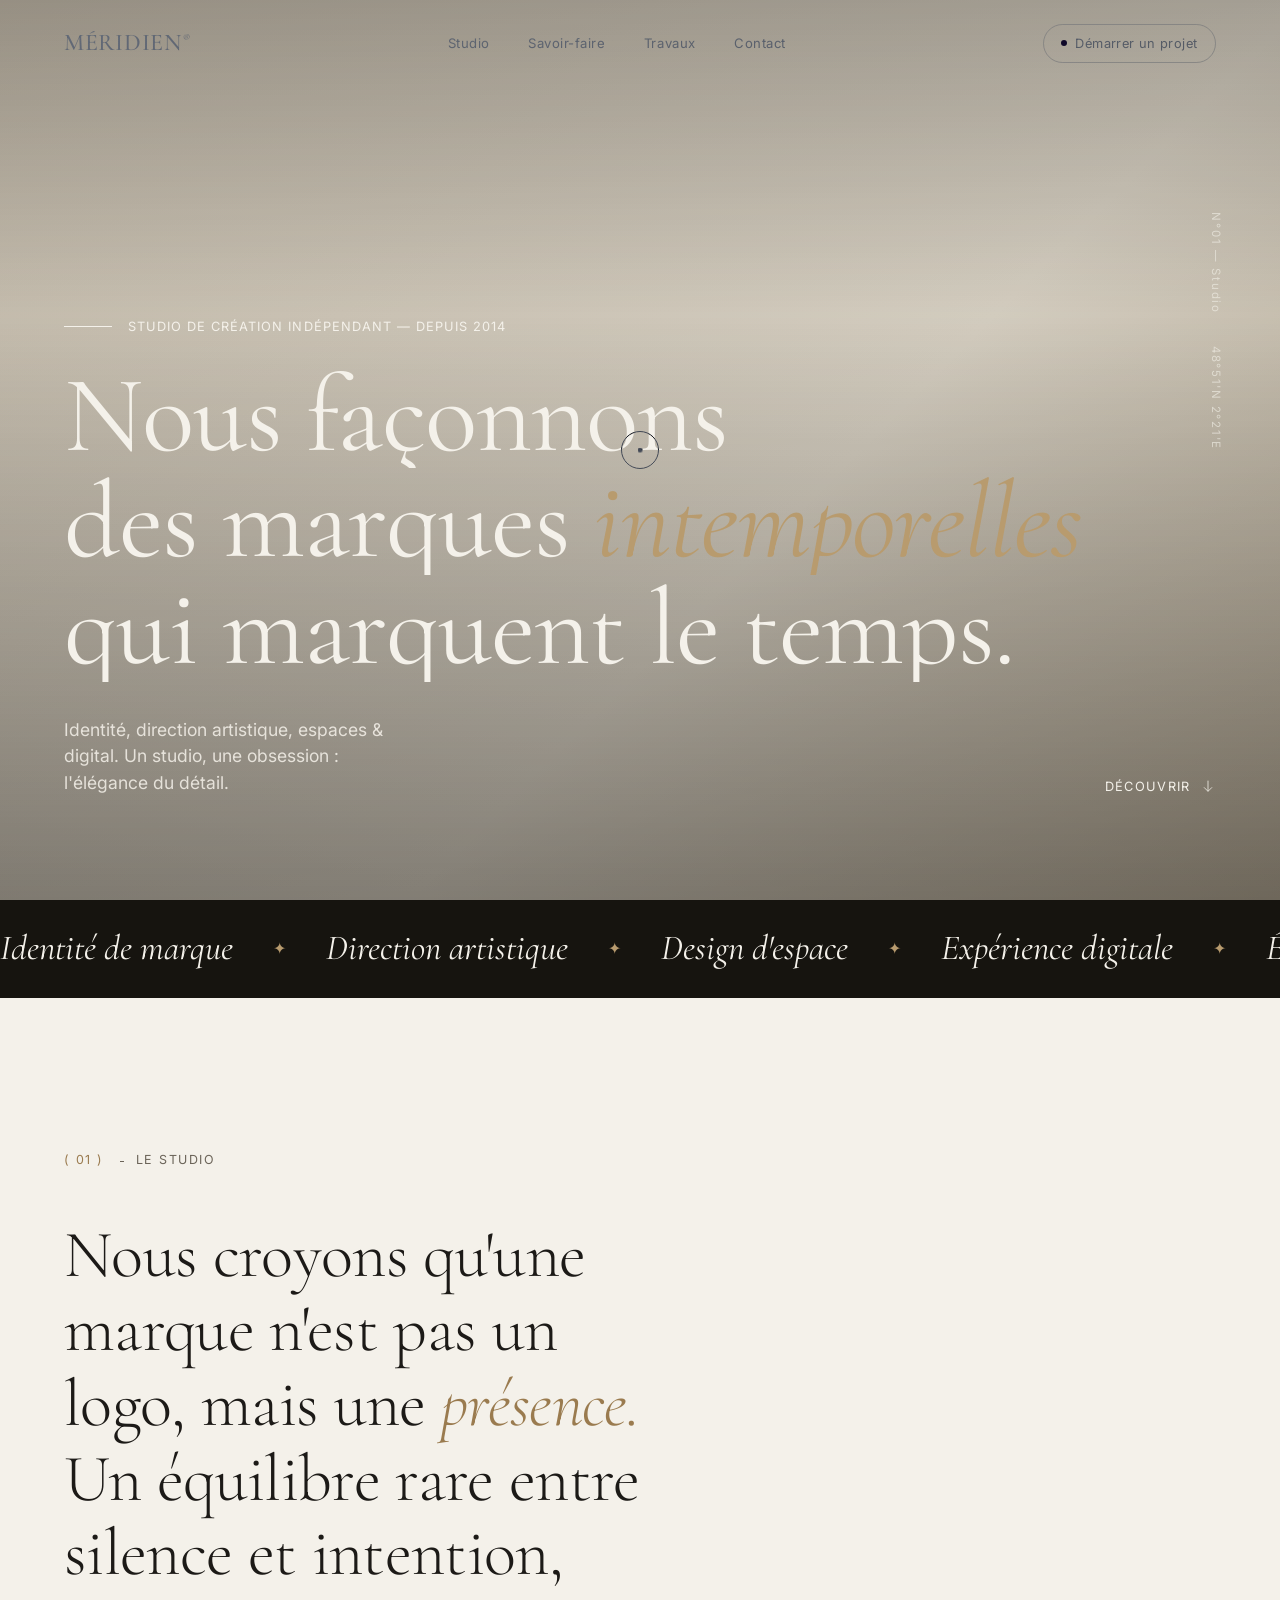
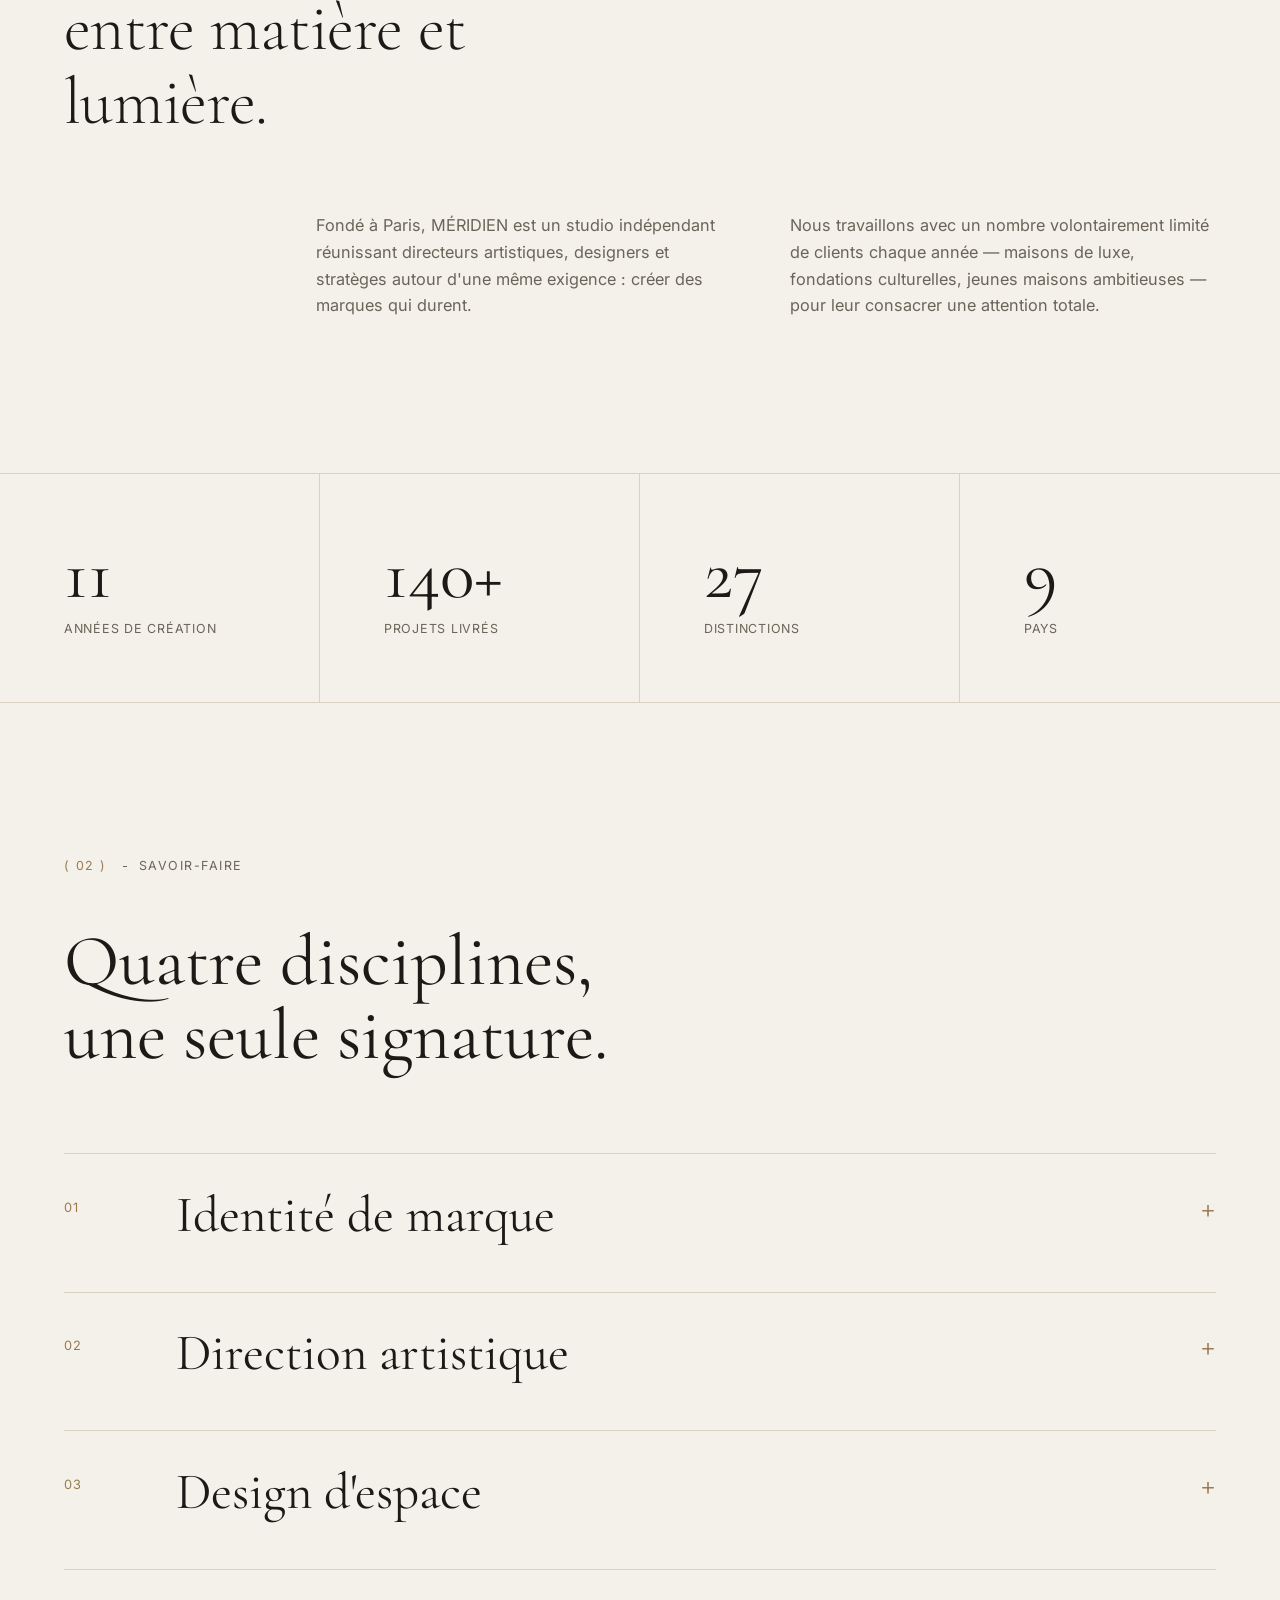
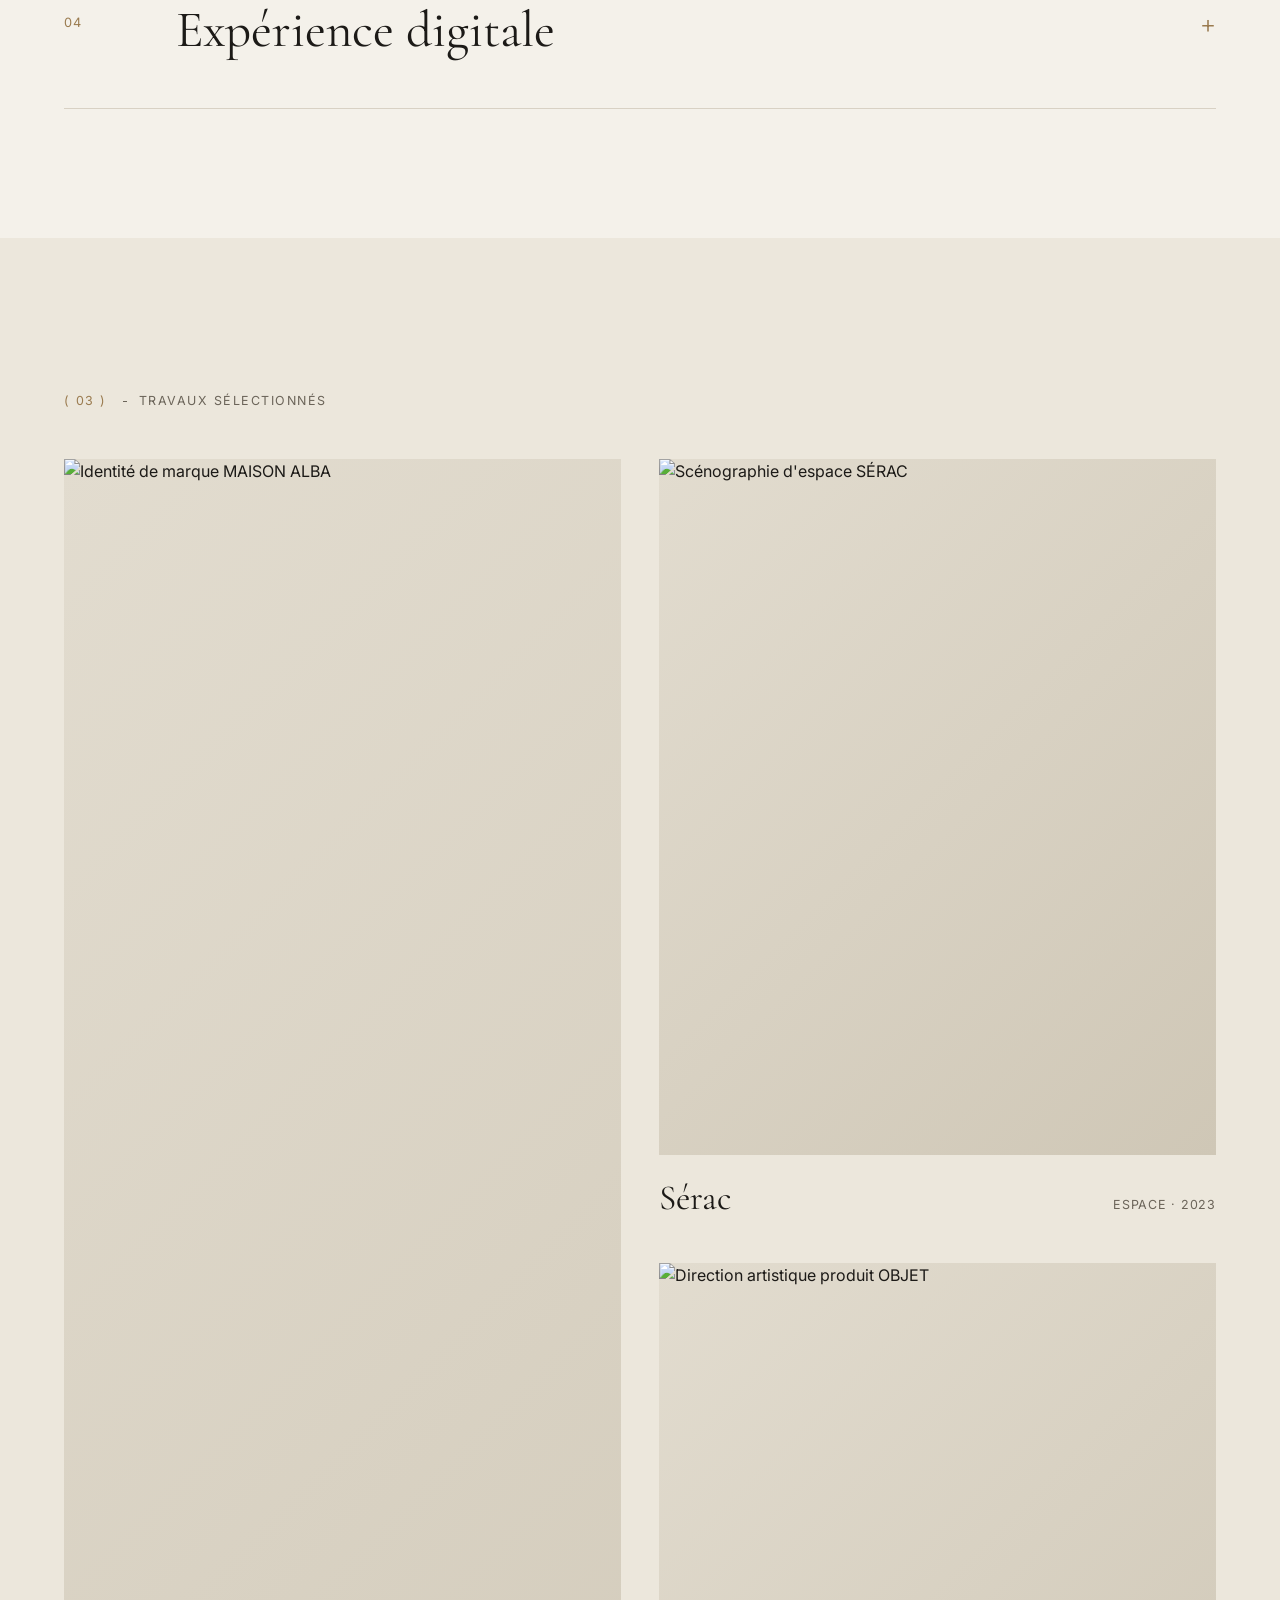
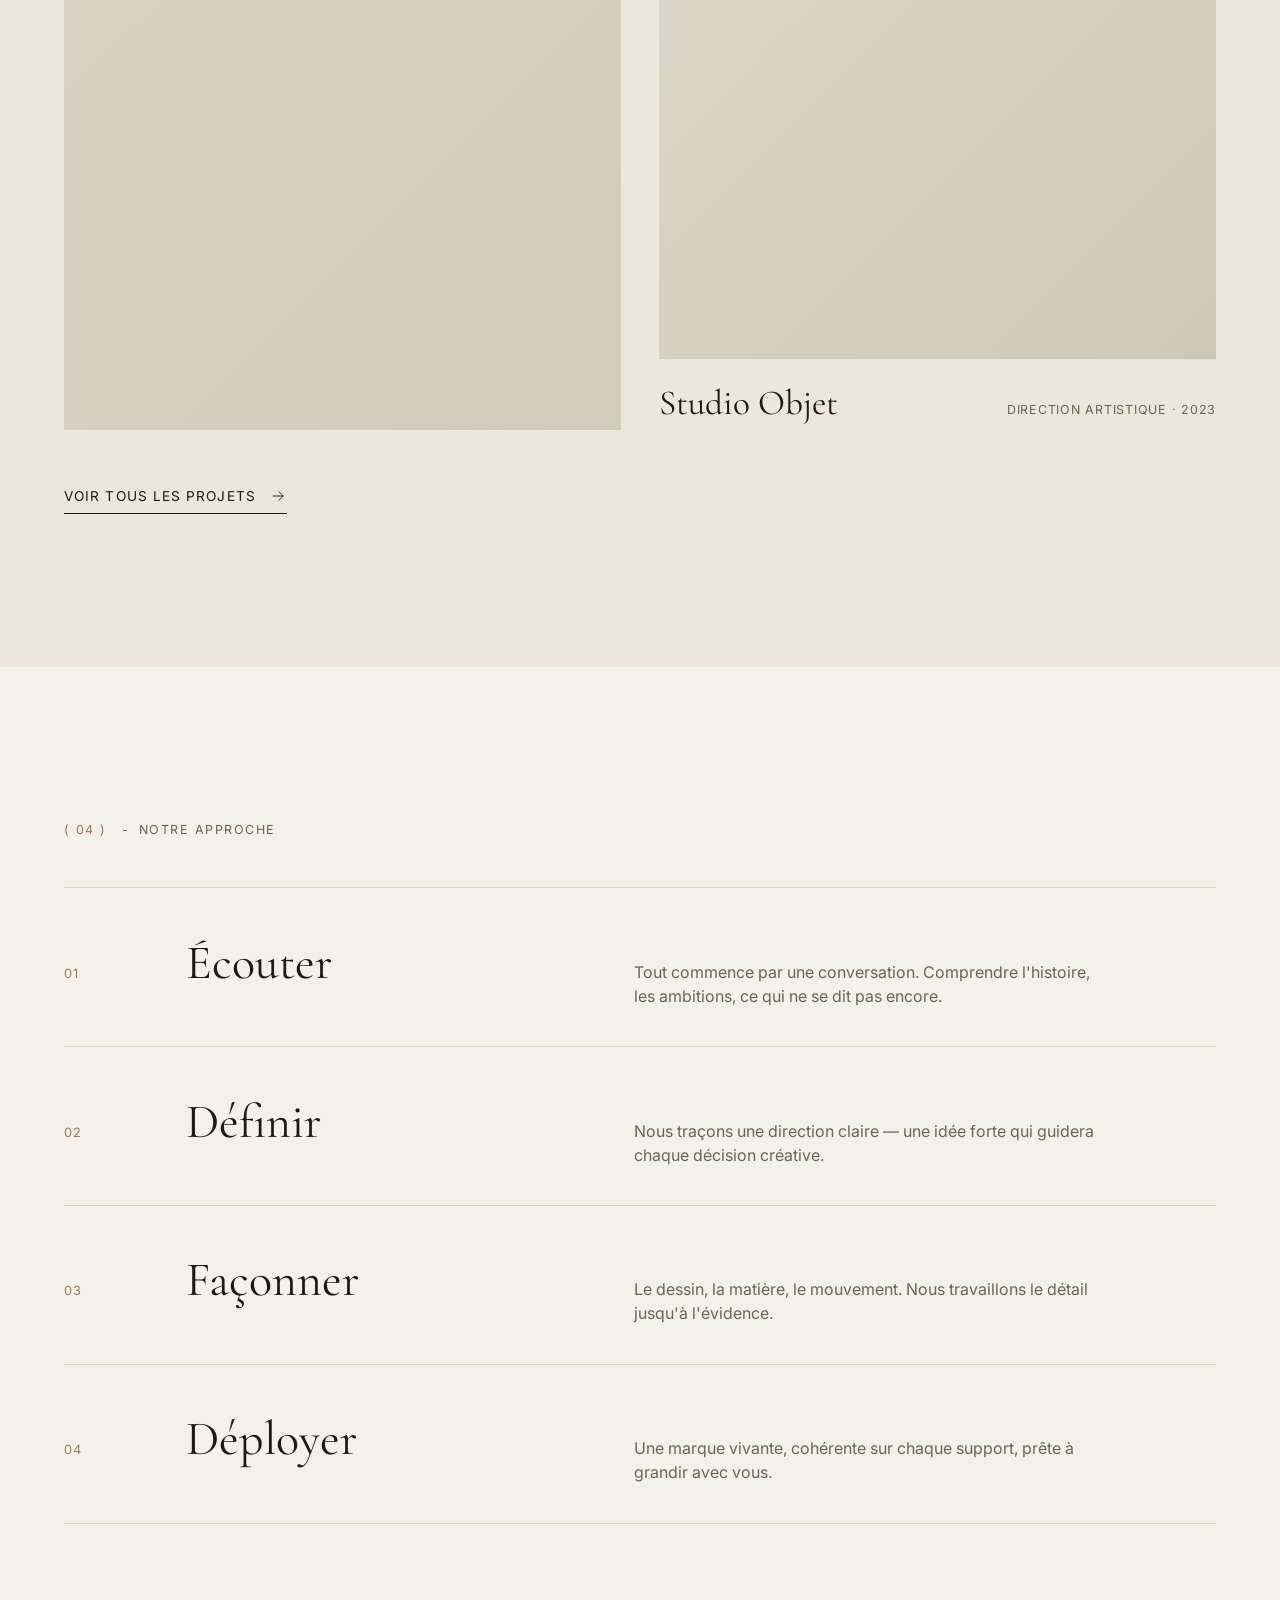
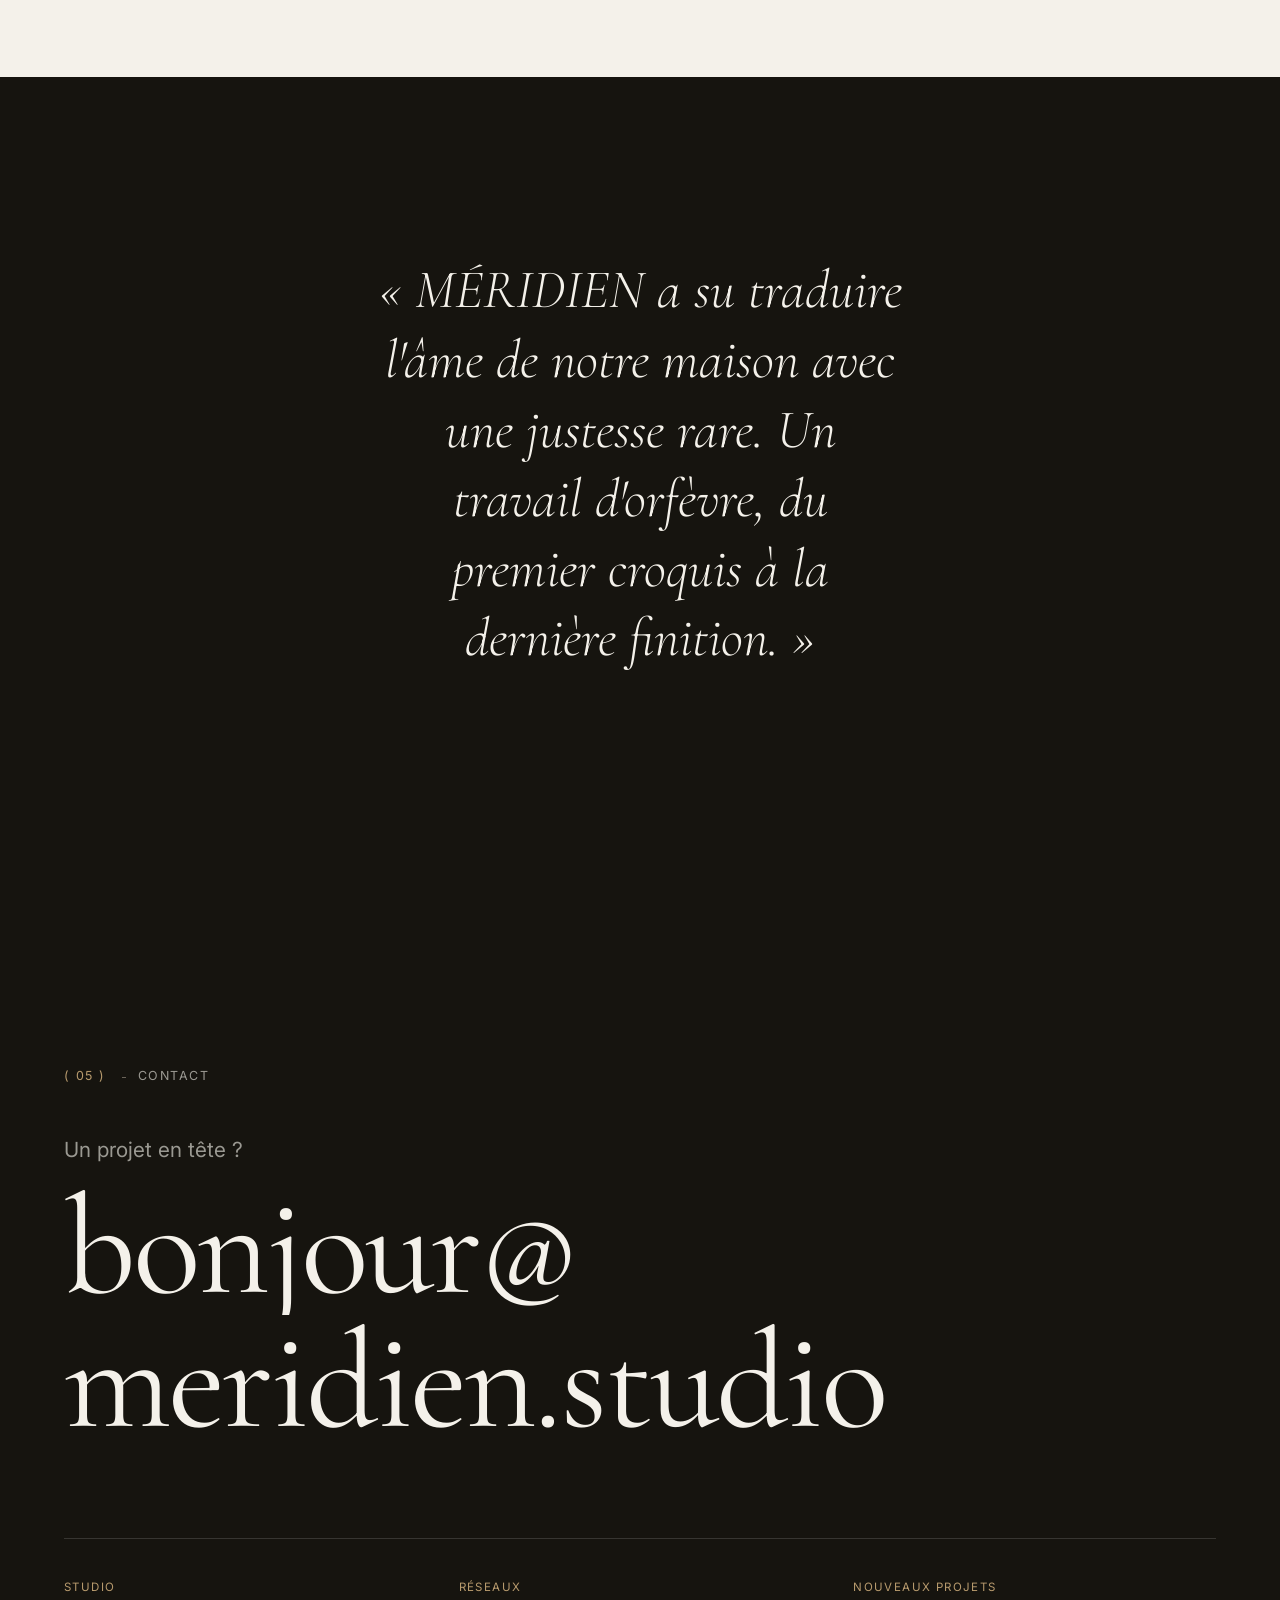
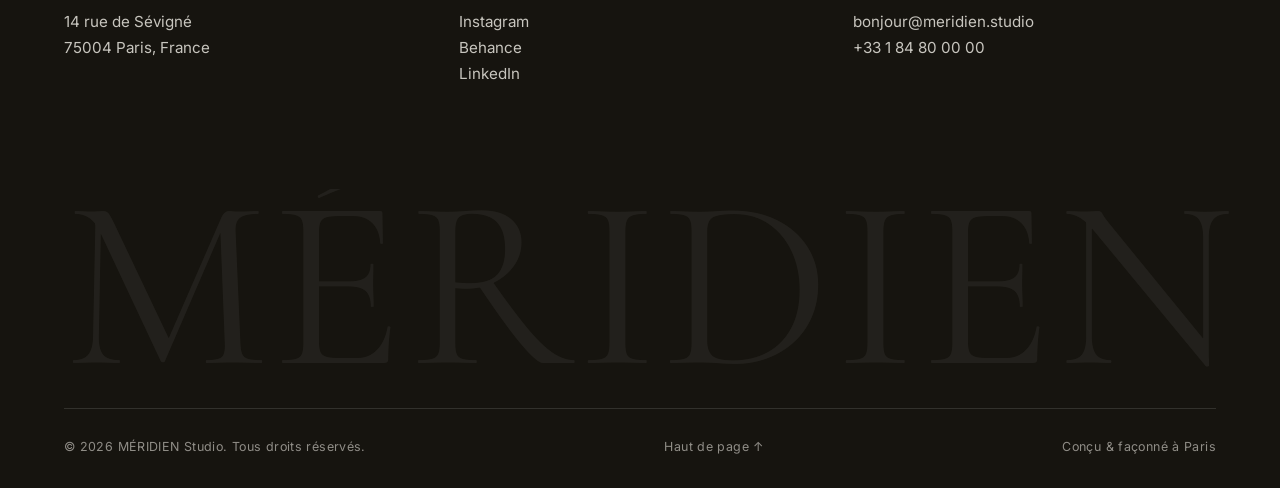
==== index.html @ ac4fd427 "Build MÉRIDIEN — luxury-minimal creative studio site Multi-file static site (HTML/CSS/JS, zero depen" ====
<!DOCTYPE html>
<html lang="fr">
<head>
  <meta charset="UTF-8" />
  <meta name="viewport" content="width=device-width, initial-scale=1.0" />
  <title>MÉRIDIEN — Studio de Création</title>
  <meta name="description" content="MÉRIDIEN — studio de création indépendant. Identité de marque, direction artistique, espaces et expériences digitales d'exception." />
  <meta name="theme-color" content="#f4f1ea" />

  <!-- Open Graph -->
  <meta property="og:title" content="MÉRIDIEN — Studio de Création" />
  <meta property="og:description" content="Identité de marque, direction artistique & expériences digitales d'exception." />
  <meta property="og:type" content="website" />
  <meta property="og:image" content="https://d8j0ntlcm91z4.cloudfront.net/user_3Fm94z9sy469giaHKzKkWXFTcsW/hf_20260629_081544_345b016b-ec9b-4dba-b9ce-48c08c9ff3be.png" />

  <link rel="preconnect" href="https://fonts.googleapis.com" />
  <link rel="preconnect" href="https://fonts.gstatic.com" crossorigin />
  <link href="https://fonts.googleapis.com/css2?family=Cormorant+Garamond:ital,wght@0,300;0,400;0,500;0,600;1,400&family=Inter:wght@300;400;500;600&display=swap" rel="stylesheet" />

  <link rel="stylesheet" href="css/styles.css" />
</head>
<body>
  <!-- Preloader -->
  <div class="preloader" id="preloader" aria-hidden="true">
    <div class="preloader__inner">
      <span class="preloader__word" data-text="MÉRIDIEN">MÉRIDIEN</span>
      <span class="preloader__count" id="preloaderCount">00</span>
    </div>
    <div class="preloader__bar"><span id="preloaderFill"></span></div>
  </div>

  <!-- Custom cursor -->
  <div class="cursor" id="cursor" aria-hidden="true"></div>
  <div class="cursor-dot" id="cursorDot" aria-hidden="true"></div>

  <!-- Progress bar -->
  <div class="scroll-progress" id="scrollProgress" aria-hidden="true"></div>

  <!-- Header / Nav -->
  <header class="nav" id="nav">
    <a href="#top" class="nav__logo" data-cursor="hover" aria-label="MÉRIDIEN, retour en haut">
      MÉRIDIEN<sup>®</sup>
    </a>
    <nav class="nav__links" aria-label="Navigation principale">
      <a href="#studio" data-cursor="hover"><span>Studio</span></a>
      <a href="#services" data-cursor="hover"><span>Savoir-faire</span></a>
      <a href="#travaux" data-cursor="hover"><span>Travaux</span></a>
      <a href="#contact" data-cursor="hover"><span>Contact</span></a>
    </nav>
    <a href="#contact" class="nav__cta" data-cursor="hover">
      <span class="nav__cta-dot"></span> Démarrer un projet
    </a>
    <button class="nav__burger" id="burger" aria-label="Ouvrir le menu" aria-expanded="false">
      <span></span><span></span>
    </button>
  </header>

  <!-- Mobile menu -->
  <div class="menu-overlay" id="menuOverlay" aria-hidden="true">
    <nav class="menu-overlay__links">
      <a href="#studio" data-cursor="hover"><span>01</span>Studio</a>
      <a href="#services" data-cursor="hover"><span>02</span>Savoir-faire</a>
      <a href="#travaux" data-cursor="hover"><span>03</span>Travaux</a>
      <a href="#approche" data-cursor="hover"><span>04</span>Approche</a>
      <a href="#contact" data-cursor="hover"><span>05</span>Contact</a>
    </nav>
    <div class="menu-overlay__foot">
      <a href="mailto:bonjour@meridien.studio">bonjour@meridien.studio</a>
      <span>Paris · Genève</span>
    </div>
  </div>

  <main id="top">
    <!-- HERO -->
    <section class="hero" id="hero">
      <div class="hero__media">
        <img src="https://d8j0ntlcm91z4.cloudfront.net/user_3Fm94z9sy469giaHKzKkWXFTcsW/hf_20260629_081544_345b016b-ec9b-4dba-b9ce-48c08c9ff3be.png" alt="Voile de soie ivoire flottant dans une galerie de béton" id="heroImg" />
        <div class="hero__media-overlay"></div>
      </div>

      <div class="hero__content">
        <p class="hero__eyebrow reveal" data-reveal>
          <span class="line"></span> Studio de création indépendant — depuis 2014
        </p>
        <h1 class="hero__title">
          <span class="hero__line"><span class="hero__line-inner">Nous façonnons</span></span>
          <span class="hero__line"><span class="hero__line-inner">des marques <em>intemporelles</em></span></span>
          <span class="hero__line"><span class="hero__line-inner">qui marquent le temps.</span></span>
        </h1>
        <div class="hero__bottom">
          <p class="hero__lede reveal" data-reveal>
            Identité, direction artistique, espaces &amp; digital.
            Un studio, une obsession&nbsp;: l'élégance du détail.
          </p>
          <a href="#travaux" class="hero__scroll" data-cursor="hover">
            <span>Découvrir</span>
            <svg viewBox="0 0 24 24" width="16" height="16" aria-hidden="true"><path d="M12 4v16M6 14l6 6 6-6" fill="none" stroke="currentColor" stroke-width="1.2"/></svg>
          </a>
        </div>
      </div>

      <div class="hero__meta">
        <span>N°01 — Studio</span>
        <span>48°51'N 2°21'E</span>
      </div>
    </section>

    <!-- MARQUEE -->
    <div class="marquee" aria-hidden="true">
      <div class="marquee__track">
        <span>Identité de marque</span><span class="marquee__star">✦</span>
        <span>Direction artistique</span><span class="marquee__star">✦</span>
        <span>Design d'espace</span><span class="marquee__star">✦</span>
        <span>Expérience digitale</span><span class="marquee__star">✦</span>
        <span>Édition &amp; Print</span><span class="marquee__star">✦</span>
        <span>Identité de marque</span><span class="marquee__star">✦</span>
        <span>Direction artistique</span><span class="marquee__star">✦</span>
        <span>Design d'espace</span><span class="marquee__star">✦</span>
        <span>Expérience digitale</span><span class="marquee__star">✦</span>
        <span>Édition &amp; Print</span><span class="marquee__star">✦</span>
      </div>
    </div>

    <!-- STUDIO / MANIFESTO -->
    <section class="studio" id="studio">
      <div class="section-head">
        <span class="section-head__index">( 01 )</span>
        <span class="section-head__label">Le Studio</span>
      </div>
      <p class="studio__statement">
        <span data-reveal-word>Nous</span> <span data-reveal-word>croyons</span>
        <span data-reveal-word>qu'une</span> <span data-reveal-word>marque</span>
        <span data-reveal-word>n'est</span> <span data-reveal-word>pas</span>
        <span data-reveal-word>un</span> <span data-reveal-word>logo,</span>
        <span data-reveal-word>mais</span> <span data-reveal-word>une</span>
        <span data-reveal-word><em>présence.</em></span>
        <span data-reveal-word>Un</span> <span data-reveal-word>équilibre</span>
        <span data-reveal-word>rare</span> <span data-reveal-word>entre</span>
        <span data-reveal-word>silence</span> <span data-reveal-word>et</span>
        <span data-reveal-word>intention,</span> <span data-reveal-word>entre</span>
        <span data-reveal-word>matière</span> <span data-reveal-word>et</span>
        <span data-reveal-word>lumière.</span>
      </p>
      <div class="studio__grid">
        <div class="studio__col reveal" data-reveal>
          <p>Fondé à Paris, MÉRIDIEN est un studio indépendant réunissant directeurs artistiques, designers et stratèges autour d'une même exigence&nbsp;: créer des marques qui durent.</p>
        </div>
        <div class="studio__col reveal" data-reveal>
          <p>Nous travaillons avec un nombre volontairement limité de clients chaque année — maisons de luxe, fondations culturelles, jeunes maisons ambitieuses — pour leur consacrer une attention totale.</p>
        </div>
      </div>
    </section>

    <!-- STATS -->
    <section class="stats" aria-label="Quelques chiffres">
      <div class="stats__item reveal" data-reveal>
        <span class="stats__num" data-count="11">0</span>
        <span class="stats__label">années de création</span>
      </div>
      <div class="stats__item reveal" data-reveal>
        <span class="stats__num" data-count="140" data-suffix="+">0</span>
        <span class="stats__label">projets livrés</span>
      </div>
      <div class="stats__item reveal" data-reveal>
        <span class="stats__num" data-count="27">0</span>
        <span class="stats__label">distinctions</span>
      </div>
      <div class="stats__item reveal" data-reveal>
        <span class="stats__num" data-count="9">0</span>
        <span class="stats__label">pays</span>
      </div>
    </section>

    <!-- SERVICES -->
    <section class="services" id="services">
      <div class="section-head">
        <span class="section-head__index">( 02 )</span>
        <span class="section-head__label">Savoir-faire</span>
      </div>
      <h2 class="services__title reveal" data-reveal>Quatre disciplines,<br/>une seule signature.</h2>

      <ul class="services__list">
        <li class="service" data-reveal>
          <span class="service__num">01</span>
          <h3 class="service__name" data-cursor="hover">Identité de marque</h3>
          <p class="service__desc">Plateforme de marque, naming, logotype, système visuel et charte. Une fondation cohérente, pensée pour durer.</p>
          <span class="service__plus">+</span>
        </li>
        <li class="service" data-reveal>
          <span class="service__num">02</span>
          <h3 class="service__name" data-cursor="hover">Direction artistique</h3>
          <p class="service__desc">Photographie, campagnes, univers visuels et éditoriaux. Nous donnons un ton, un regard, une atmosphère.</p>
          <span class="service__plus">+</span>
        </li>
        <li class="service" data-reveal>
          <span class="service__num">03</span>
          <h3 class="service__name" data-cursor="hover">Design d'espace</h3>
          <p class="service__desc">Scénographie, retail, stands et lieux. Une marque qui se vit autant qu'elle se regarde.</p>
          <span class="service__plus">+</span>
        </li>
        <li class="service" data-reveal>
          <span class="service__num">04</span>
          <h3 class="service__name" data-cursor="hover">Expérience digitale</h3>
          <p class="service__desc">Sites, interfaces et produits numériques. Le geste juste, l'interaction sobre, la performance invisible.</p>
          <span class="service__plus">+</span>
        </li>
      </ul>
    </section>

    <!-- WORK -->
    <section class="work" id="travaux">
      <div class="section-head">
        <span class="section-head__index">( 03 )</span>
        <span class="section-head__label">Travaux sélectionnés</span>
      </div>

      <div class="work__grid">
        <article class="work__item work__item--tall" data-reveal data-cursor="view">
          <div class="work__img"><img src="https://d8j0ntlcm91z4.cloudfront.net/user_3Fm94z9sy469giaHKzKkWXFTcsW/hf_20260629_081550_c9421441-8a69-4a58-a628-3ae98f8f8be5.png" alt="Identité de marque MAISON ALBA" loading="lazy" /></div>
          <div class="work__info">
            <h3>Maison Alba</h3>
            <span>Identité · 2024</span>
          </div>
        </article>
        <article class="work__item" data-reveal data-cursor="view">
          <div class="work__img"><img src="https://d8j0ntlcm91z4.cloudfront.net/user_3Fm94z9sy469giaHKzKkWXFTcsW/hf_20260629_081554_bffabdd1-14fd-424f-a5e5-061ed1dbb95b.png" alt="Scénographie d'espace SÉRAC" loading="lazy" /></div>
          <div class="work__info">
            <h3>Sérac</h3>
            <span>Espace · 2023</span>
          </div>
        </article>
        <article class="work__item" data-reveal data-cursor="view">
          <div class="work__img"><img src="https://d8j0ntlcm91z4.cloudfront.net/user_3Fm94z9sy469giaHKzKkWXFTcsW/hf_20260629_081556_fb63d16e-383b-40e5-9a26-175d54335a65.png" alt="Direction artistique produit OBJET" loading="lazy" /></div>
          <div class="work__info">
            <h3>Studio Objet</h3>
            <span>Direction artistique · 2023</span>
          </div>
        </article>
      </div>

      <a href="#contact" class="work__more" data-cursor="hover">
        <span>Voir tous les projets</span>
        <svg viewBox="0 0 24 24" width="18" height="18" aria-hidden="true"><path d="M5 12h14M13 6l6 6-6 6" fill="none" stroke="currentColor" stroke-width="1.2"/></svg>
      </a>
    </section>

    <!-- APPROACH -->
    <section class="approach" id="approche">
      <div class="section-head">
        <span class="section-head__index">( 04 )</span>
        <span class="section-head__label">Notre approche</span>
      </div>
      <div class="approach__rows">
        <div class="approach__row" data-reveal>
          <span class="approach__step">01</span>
          <h3 class="approach__name">Écouter</h3>
          <p class="approach__text">Tout commence par une conversation. Comprendre l'histoire, les ambitions, ce qui ne se dit pas encore.</p>
        </div>
        <div class="approach__row" data-reveal>
          <span class="approach__step">02</span>
          <h3 class="approach__name">Définir</h3>
          <p class="approach__text">Nous traçons une direction claire — une idée forte qui guidera chaque décision créative.</p>
        </div>
        <div class="approach__row" data-reveal>
          <span class="approach__step">03</span>
          <h3 class="approach__name">Façonner</h3>
          <p class="approach__text">Le dessin, la matière, le mouvement. Nous travaillons le détail jusqu'à l'évidence.</p>
        </div>
        <div class="approach__row" data-reveal>
          <span class="approach__step">04</span>
          <h3 class="approach__name">Déployer</h3>
          <p class="approach__text">Une marque vivante, cohérente sur chaque support, prête à grandir avec vous.</p>
        </div>
      </div>
    </section>

    <!-- QUOTE -->
    <section class="quote">
      <blockquote class="quote__text" data-reveal>
        « MÉRIDIEN a su traduire l'âme de notre maison avec une justesse rare.
        Un travail d'orfèvre, du premier croquis à la dernière finition. »
      </blockquote>
      <p class="quote__author reveal" data-reveal>
        <span>Élise Vandermeer</span> — Directrice générale, Maison Alba
      </p>
    </section>

    <!-- CONTACT / CTA -->
    <section class="contact" id="contact">
      <div class="section-head section-head--light">
        <span class="section-head__index">( 05 )</span>
        <span class="section-head__label">Contact</span>
      </div>
      <p class="contact__pre reveal" data-reveal>Un projet en tête&nbsp;?</p>
      <a href="mailto:bonjour@meridien.studio" class="contact__mail" data-cursor="hover">
        <span class="contact__mail-line">bonjour@</span>
        <span class="contact__mail-line">meridien.studio</span>
      </a>
      <div class="contact__grid">
        <div class="contact__col reveal" data-reveal>
          <span class="contact__label">Studio</span>
          <p>14 rue de Sévigné<br/>75004 Paris, France</p>
        </div>
        <div class="contact__col reveal" data-reveal>
          <span class="contact__label">Réseaux</span>
          <p>
            <a href="#" data-cursor="hover">Instagram</a><br/>
            <a href="#" data-cursor="hover">Behance</a><br/>
            <a href="#" data-cursor="hover">LinkedIn</a>
          </p>
        </div>
        <div class="contact__col reveal" data-reveal>
          <span class="contact__label">Nouveaux projets</span>
          <p><a href="mailto:bonjour@meridien.studio" data-cursor="hover">bonjour@meridien.studio</a><br/>+33 1 84 80 00 00</p>
        </div>
      </div>
    </section>
  </main>

  <footer class="footer">
    <div class="footer__big" aria-hidden="true">MÉRIDIEN</div>
    <div class="footer__bar">
      <span>© 2026 MÉRIDIEN Studio. Tous droits réservés.</span>
      <button class="footer__top" id="backTop" data-cursor="hover">Haut de page ↑</button>
      <span>Conçu &amp; façonné à Paris</span>
    </div>
  </footer>

  <script src="js/main.js"></script>
</body>
</html>
---- css/styles.css ----
/* =========================================================
   MÉRIDIEN — Studio de Création
   Clean luxury-minimal stylesheet
   ========================================================= */

:root {
  --bg:        #f4f1ea;   /* warm bone */
  --bg-soft:   #ece7dc;
  --ink:       #1c1a17;   /* near-black warm */
  --ink-soft:  #6b6459;
  --line:      #d8d1c4;
  --accent:    #9a7b4f;   /* champagne / bronze */
  --accent-2:  #b89b6e;
  --dark:      #16140f;   /* contrast section */
  --cream:     #f4f1ea;

  --serif: "Cormorant Garamond", Georgia, serif;
  --sans:  "Inter", system-ui, -apple-system, sans-serif;

  --ease: cubic-bezier(0.16, 1, 0.3, 1);
  --ease-2: cubic-bezier(0.7, 0, 0.2, 1);

  --pad: clamp(1.4rem, 5vw, 6rem);
}

/* ---------- Reset ---------- */
*, *::before, *::after { box-sizing: border-box; margin: 0; padding: 0; }
html { -webkit-font-smoothing: antialiased; text-rendering: optimizeLegibility; scroll-behavior: smooth; }
body {
  background: var(--bg);
  color: var(--ink);
  font-family: var(--sans);
  font-weight: 400;
  line-height: 1.5;
  overflow-x: hidden;
  cursor: none;
}
@media (hover: none) { body { cursor: auto; } }

a { color: inherit; text-decoration: none; }
img { display: block; width: 100%; height: 100%; object-fit: cover; }
sup { font-size: 0.4em; vertical-align: super; }
em { font-style: italic; }
::selection { background: var(--accent); color: var(--cream); }

/* ---------- Preloader ---------- */
.preloader {
  position: fixed; inset: 0; z-index: 9999;
  background: var(--bg);
  display: flex; flex-direction: column; align-items: center; justify-content: center; gap: 2rem;
  transition: transform 1s var(--ease) .2s;
}
.preloader.is-done { transform: translateY(-101%); }
.preloader__inner {
  display: flex; align-items: baseline; gap: 1rem;
  font-family: var(--serif);
}
.preloader__word {
  font-size: clamp(2.4rem, 8vw, 5rem); font-weight: 500; letter-spacing: .04em;
  position: relative; color: var(--line);
}
.preloader__word::after {
  content: attr(data-text); position: absolute; left: 0; top: 0;
  color: var(--ink); overflow: hidden; white-space: nowrap;
  width: 0; animation: fillword 1.6s var(--ease) forwards;
}
@keyframes fillword { to { width: 100%; } }
.preloader__count { font-size: 1rem; color: var(--ink-soft); font-family: var(--sans); }
.preloader__bar { width: min(220px, 60vw); height: 1px; background: var(--line); overflow: hidden; }
.preloader__bar span { display: block; height: 100%; width: 0; background: var(--ink); }

/* ---------- Custom cursor ---------- */
.cursor, .cursor-dot { position: fixed; top: 0; left: 0; pointer-events: none; z-index: 9000; border-radius: 50%; }
.cursor {
  width: 38px; height: 38px; border: 1px solid var(--ink);
  transform: translate(-50%, -50%);
  transition: width .35s var(--ease), height .35s var(--ease), background .35s var(--ease), border-color .35s var(--ease), opacity .3s;
  mix-blend-mode: difference; border-color: #fff;
}
.cursor-dot { width: 5px; height: 5px; background: var(--ink); transform: translate(-50%, -50%); transition: opacity .3s, transform .2s; mix-blend-mode: difference; background: #fff; }
.cursor.is-hover { width: 70px; height: 70px; background: rgba(255,255,255,.08); }
.cursor.is-view { width: 96px; height: 96px; background: var(--accent); border-color: transparent; mix-blend-mode: normal; }
.cursor.is-view::after { content: "Voir"; color: var(--cream); font-size: .7rem; letter-spacing: .15em; text-transform: uppercase; font-family: var(--sans); }
.cursor.is-hover ~ .cursor-dot, .cursor.is-view ~ .cursor-dot { opacity: 0; }
@media (hover: none) { .cursor, .cursor-dot { display: none; } }

/* ---------- Scroll progress ---------- */
.scroll-progress { position: fixed; top: 0; left: 0; height: 2px; width: 0; background: var(--accent); z-index: 8000; }

/* ---------- Nav ---------- */
.nav {
  position: fixed; top: 0; left: 0; right: 0; z-index: 1000;
  display: flex; align-items: center; justify-content: space-between;
  padding: 1.5rem var(--pad);
  mix-blend-mode: difference; color: #fff;
  transition: transform .5s var(--ease), padding .5s var(--ease);
}
.nav.is-hidden { transform: translateY(-110%); }
.nav.is-solid { padding-top: 1rem; padding-bottom: 1rem; }
.nav__logo { font-family: var(--serif); font-size: 1.5rem; font-weight: 500; letter-spacing: .03em; }
.nav__links { display: flex; gap: 2.4rem; }
.nav__links a { position: relative; font-size: .82rem; letter-spacing: .04em; overflow: hidden; display: inline-block; }
.nav__links a span { display: inline-block; transition: transform .45s var(--ease); }
.nav__links a::after {
  content: attr(data-text); position: absolute; left: 0; top: 100%;
}
.nav__links a:hover span { transform: translateY(-130%); }
.nav__links a::before {
  content: ""; position: absolute; bottom: 0; left: 0; width: 100%; height: 1px;
  background: currentColor; transform: scaleX(0); transform-origin: right; transition: transform .4s var(--ease);
}
.nav__links a:hover::before { transform: scaleX(1); transform-origin: left; }
.nav__cta {
  display: inline-flex; align-items: center; gap: .5rem;
  font-size: .8rem; letter-spacing: .03em; padding: .55rem 1.1rem;
  border: 1px solid rgba(255,255,255,.4); border-radius: 40px;
  transition: background .4s var(--ease), color .4s var(--ease);
}
.nav__cta-dot { width: 6px; height: 6px; border-radius: 50%; background: var(--accent-2); animation: pulse 2s infinite; }
@keyframes pulse { 0%,100% { opacity: 1; } 50% { opacity: .3; } }
.nav__cta:hover { background: #fff; color: var(--ink); }
.nav__burger { display: none; background: none; border: none; flex-direction: column; gap: 6px; cursor: none; padding: 8px; }
.nav__burger span { display: block; width: 26px; height: 1.5px; background: #fff; transition: transform .4s var(--ease), opacity .3s; }
.nav__burger.is-open span:nth-child(1) { transform: translateY(3.7px) rotate(45deg); }
.nav__burger.is-open span:nth-child(2) { transform: translateY(-3.7px) rotate(-45deg); }

/* ---------- Mobile menu ---------- */
.menu-overlay {
  position: fixed; inset: 0; z-index: 999; background: var(--dark); color: var(--cream);
  padding: 7rem var(--pad) 3rem; display: flex; flex-direction: column; justify-content: space-between;
  clip-path: inset(0 0 100% 0); transition: clip-path .8s var(--ease); pointer-events: none;
}
.menu-overlay.is-open { clip-path: inset(0 0 0 0); pointer-events: auto; }
.menu-overlay__links { display: flex; flex-direction: column; gap: .4rem; }
.menu-overlay__links a {
  font-family: var(--serif); font-size: clamp(2.4rem, 11vw, 4.5rem); font-weight: 400;
  display: flex; align-items: baseline; gap: 1rem; padding: .3rem 0; border-bottom: 1px solid rgba(255,255,255,.12);
}
.menu-overlay__links a span { font-family: var(--sans); font-size: .8rem; color: var(--accent-2); }
.menu-overlay__foot { display: flex; justify-content: space-between; font-size: .85rem; color: rgba(255,255,255,.6); }

/* ---------- HERO ---------- */
.hero { position: relative; min-height: 100svh; display: flex; flex-direction: column; justify-content: flex-end; padding: var(--pad); overflow: hidden; }
.hero__media { position: absolute; inset: 0; z-index: -1; background: linear-gradient(135deg, #c9c0b0, #ddd6c8 60%, #b8ad99); }
.hero__media img { transform: scale(1.12); will-change: transform; }
.hero__media-overlay {
  position: absolute; inset: 0;
  background: linear-gradient(180deg, rgba(20,18,15,.28) 0%, rgba(20,18,15,.05) 35%, rgba(20,18,15,.45) 100%);
}
.hero__content { color: var(--cream); padding-bottom: 2.5rem; }
.hero__eyebrow { display: flex; align-items: center; gap: 1rem; font-size: .8rem; letter-spacing: .08em; text-transform: uppercase; margin-bottom: 1.6rem; }
.hero__eyebrow .line { width: 48px; height: 1px; background: currentColor; display: inline-block; }
.hero__title { font-family: var(--serif); font-weight: 400; line-height: .98; font-size: clamp(2.6rem, 8.5vw, 8rem); letter-spacing: -.01em; }
.hero__line { display: block; overflow: hidden; }
.hero__line-inner { display: block; transform: translateY(110%); }
.hero__title em { font-style: italic; color: var(--accent-2); }
.hero__bottom { display: flex; align-items: flex-end; justify-content: space-between; gap: 2rem; margin-top: 2.2rem; flex-wrap: wrap; }
.hero__lede { max-width: 30ch; font-size: clamp(.95rem, 1.4vw, 1.1rem); color: rgba(244,241,234,.85); }
.hero__scroll { display: inline-flex; align-items: center; gap: .6rem; font-size: .8rem; letter-spacing: .1em; text-transform: uppercase; }
.hero__scroll svg { animation: bob 2s var(--ease) infinite; }
@keyframes bob { 0%,100% { transform: translateY(0); } 50% { transform: translateY(5px); } }
.hero__meta { position: absolute; top: 50%; right: var(--pad); transform: translateY(-50%) rotate(90deg); transform-origin: right center; display: flex; gap: 2rem; color: rgba(244,241,234,.6); font-size: .72rem; letter-spacing: .15em; }
@media (max-width: 900px) { .hero__meta { display: none; } }

/* ---------- Marquee ---------- */
.marquee { background: var(--dark); color: var(--cream); padding: 1.4rem 0; overflow: hidden; white-space: nowrap; }
.marquee__track { display: inline-flex; align-items: center; gap: 2.5rem; animation: scroll 28s linear infinite; }
.marquee__track span { font-family: var(--serif); font-size: clamp(1.4rem, 3vw, 2.2rem); font-style: italic; }
.marquee__star { color: var(--accent-2); font-style: normal !important; font-size: 1rem !important; }
@keyframes scroll { to { transform: translateX(-50%); } }

/* ---------- Section head ---------- */
.section-head { display: flex; align-items: center; gap: 1rem; margin-bottom: 3rem; font-size: .78rem; letter-spacing: .12em; text-transform: uppercase; color: var(--ink-soft); }
.section-head__index { color: var(--accent); }
.section-head__label { position: relative; padding-left: 1rem; }
.section-head__label::before { content: ""; position: absolute; left: 0; top: 50%; width: 4px; height: 1px; background: var(--ink-soft); }
.section-head--light { color: rgba(244,241,234,.6); }
.section-head--light .section-head__index { color: var(--accent-2); }

/* ---------- STUDIO ---------- */
.studio { padding: clamp(5rem, 12vw, 11rem) var(--pad); }
.studio__statement { font-family: var(--serif); font-weight: 300; font-size: clamp(1.8rem, 5.2vw, 4.6rem); line-height: 1.12; letter-spacing: -.01em; max-width: 18ch; }
.studio__statement em { color: var(--accent); }
.studio__statement [data-reveal-word] { display: inline-block; opacity: .12; transition: opacity .5s var(--ease); }
.studio__statement [data-reveal-word].is-lit { opacity: 1; }
.studio__grid { display: grid; grid-template-columns: repeat(2, 1fr); gap: 3rem; margin-top: 4.5rem; max-width: 900px; margin-left: auto; }
.studio__col p { font-size: 1.02rem; color: var(--ink-soft); line-height: 1.65; }
@media (max-width: 720px) { .studio__grid { grid-template-columns: 1fr; gap: 1.6rem; } }

/* ---------- STATS ---------- */
.stats { display: grid; grid-template-columns: repeat(4, 1fr); border-top: 1px solid var(--line); border-bottom: 1px solid var(--line); }
.stats__item { padding: clamp(2.5rem, 5vw, 4rem) var(--pad); border-right: 1px solid var(--line); display: flex; flex-direction: column; gap: .6rem; }
.stats__item:last-child { border-right: none; }
.stats__num { font-family: var(--serif); font-size: clamp(2.6rem, 6vw, 4.5rem); font-weight: 400; line-height: 1; color: var(--ink); }
.stats__label { font-size: .78rem; letter-spacing: .06em; text-transform: uppercase; color: var(--ink-soft); }
@media (max-width: 760px) { .stats { grid-template-columns: repeat(2, 1fr); }
  .stats__item:nth-child(2) { border-right: none; }
  .stats__item:nth-child(1), .stats__item:nth-child(2) { border-bottom: 1px solid var(--line); } }

/* ---------- SERVICES ---------- */
.services { padding: clamp(5rem, 12vw, 11rem) var(--pad); }
.services__title { font-family: var(--serif); font-weight: 400; font-size: clamp(2rem, 6vw, 4.5rem); line-height: 1.04; margin-bottom: 3.5rem; }
.services__list { list-style: none; }
.service {
  position: relative; display: grid; grid-template-columns: 80px 1fr; align-items: start;
  gap: 1rem 2rem; padding: 2.2rem 0; border-top: 1px solid var(--line);
  transition: padding .5s var(--ease);
}
.service:last-child { border-bottom: 1px solid var(--line); }
.service__num { font-size: .8rem; color: var(--accent); letter-spacing: .1em; padding-top: .5rem; }
.service__name { font-family: var(--serif); font-weight: 400; font-size: clamp(1.8rem, 4.5vw, 3.2rem); line-height: 1; transition: transform .5s var(--ease), color .4s var(--ease); }
.service__desc { grid-column: 2; max-width: 46ch; color: var(--ink-soft); font-size: 1rem; max-height: 0; opacity: 0; overflow: hidden; transition: max-height .6s var(--ease), opacity .5s var(--ease), margin .5s var(--ease); }
.service__plus { position: absolute; right: 0; top: 2.2rem; font-size: 1.6rem; font-weight: 300; color: var(--accent); transition: transform .5s var(--ease); }
.service:hover { padding-left: 1.5rem; }
.service:hover .service__name { color: var(--accent); }
.service:hover .service__desc { max-height: 120px; opacity: 1; margin-top: 1rem; }
.service:hover .service__plus { transform: rotate(135deg); }
@media (max-width: 600px) {
  .service { grid-template-columns: 1fr; }
  .service__desc { grid-column: 1; max-height: 200px; opacity: 1; margin-top: .8rem; }
  .service__plus { display: none; }
}

/* ---------- WORK ---------- */
.work { padding: clamp(5rem, 12vw, 11rem) var(--pad); background: var(--bg-soft); }
.work__grid { display: grid; grid-template-columns: repeat(2, 1fr); gap: clamp(1rem, 3vw, 2.5rem); }
.work__item { position: relative; overflow: hidden; }
.work__item--tall { grid-row: span 2; }
.work__img { overflow: hidden; aspect-ratio: 4/5; background: linear-gradient(135deg, #e2dccf, #cfc7b6); }
.work__item--tall .work__img { aspect-ratio: 4/6; height: 100%; }
.work__img img { transition: transform 1.1s var(--ease); }
.work__item:hover .work__img img { transform: scale(1.06); }
.work__info { display: flex; align-items: baseline; justify-content: space-between; padding-top: 1.1rem; }
.work__info h3 { font-family: var(--serif); font-weight: 400; font-size: clamp(1.4rem, 3vw, 2.2rem); }
.work__info span { font-size: .78rem; letter-spacing: .06em; text-transform: uppercase; color: var(--ink-soft); }
.work__more { display: inline-flex; align-items: center; gap: .8rem; margin-top: 3.5rem; font-size: .85rem; letter-spacing: .08em; text-transform: uppercase; padding-bottom: .4rem; border-bottom: 1px solid var(--ink); transition: gap .4s var(--ease); }
.work__more:hover { gap: 1.4rem; }
@media (max-width: 720px) {
  .work__grid { grid-template-columns: 1fr; }
  .work__item--tall { grid-row: auto; }
  .work__item--tall .work__img { aspect-ratio: 4/5; }
}

/* ---------- APPROACH ---------- */
.approach { padding: clamp(5rem, 12vw, 11rem) var(--pad); }
.approach__rows { border-top: 1px solid var(--line); }
.approach__row { display: grid; grid-template-columns: 90px 1fr 1.4fr; gap: 1.5rem 2rem; align-items: baseline; padding: 2.4rem 0; border-bottom: 1px solid var(--line); transition: background .5s var(--ease); }
.approach__step { font-size: .8rem; color: var(--accent); letter-spacing: .1em; }
.approach__name { font-family: var(--serif); font-weight: 400; font-size: clamp(1.8rem, 4vw, 3rem); }
.approach__text { color: var(--ink-soft); font-size: 1rem; max-width: 48ch; }
@media (max-width: 760px) { .approach__row { grid-template-columns: 60px 1fr; }
  .approach__text { grid-column: 1 / -1; } }

/* ---------- QUOTE ---------- */
.quote { padding: clamp(6rem, 14vw, 13rem) var(--pad); background: var(--dark); color: var(--cream); text-align: center; }
.quote__text { font-family: var(--serif); font-weight: 300; font-style: italic; font-size: clamp(1.7rem, 4.5vw, 3.4rem); line-height: 1.28; max-width: 22ch; margin: 0 auto; }
.quote__author { margin-top: 2.5rem; font-size: .85rem; letter-spacing: .06em; color: rgba(244,241,234,.55); }
.quote__author span { color: var(--accent-2); }

/* ---------- CONTACT ---------- */
.contact { padding: clamp(5rem, 12vw, 11rem) var(--pad) clamp(4rem, 8vw, 7rem); background: var(--dark); color: var(--cream); }
.contact__pre { font-size: clamp(1rem, 2vw, 1.3rem); color: rgba(244,241,234,.6); margin-bottom: 1rem; }
.contact__mail { display: block; font-family: var(--serif); font-weight: 400; font-size: clamp(2.6rem, 11vw, 9rem); line-height: .95; letter-spacing: -.02em; transition: color .4s var(--ease); }
.contact__mail-line { display: block; overflow: hidden; }
.contact__mail:hover { color: var(--accent-2); }
.contact__grid { display: grid; grid-template-columns: repeat(3, 1fr); gap: 2rem; margin-top: clamp(3rem, 7vw, 6rem); padding-top: 2.5rem; border-top: 1px solid rgba(255,255,255,.14); }
.contact__label { display: block; font-size: .72rem; letter-spacing: .12em; text-transform: uppercase; color: var(--accent-2); margin-bottom: .8rem; }
.contact__col p { color: rgba(244,241,234,.8); line-height: 1.7; font-size: .95rem; }
.contact__col a { position: relative; }
.contact__col a:hover { color: var(--cream); }
@media (max-width: 680px) { .contact__grid { grid-template-columns: 1fr; gap: 1.8rem; } }

/* ---------- FOOTER ---------- */
.footer { background: var(--dark); color: var(--cream); padding: 0 var(--pad) 2rem; overflow: hidden; }
.footer__big { font-family: var(--serif); font-weight: 400; font-size: clamp(3.5rem, 19vw, 18rem); line-height: .8; text-align: center; color: rgba(244,241,234,.06); letter-spacing: .02em; user-select: none; padding-bottom: 1.5rem; }
.footer__bar { display: flex; align-items: center; justify-content: space-between; flex-wrap: wrap; gap: 1rem; padding-top: 1.8rem; border-top: 1px solid rgba(255,255,255,.12); font-size: .78rem; color: rgba(244,241,234,.55); letter-spacing: .03em; }
.footer__top { background: none; border: none; color: inherit; font: inherit; cursor: none; letter-spacing: .03em; transition: color .3s; }
.footer__top:hover { color: var(--accent-2); }

/* ---------- Reveal animations ---------- */
[data-reveal] { opacity: 0; transform: translateY(34px); transition: opacity 1s var(--ease), transform 1s var(--ease); }
[data-reveal].is-in { opacity: 1; transform: none; }
.service[data-reveal] { transform: translateY(24px); }

/* staggered children via JS sets delay */

/* ---------- Reduced motion ---------- */
@media (prefers-reduced-motion: reduce) {
  *, *::before, *::after { animation-duration: .001ms !important; animation-iteration-count: 1 !important; transition-duration: .001ms !important; scroll-behavior: auto !important; }
  .hero__line-inner { transform: none; }
  [data-reveal] { opacity: 1; transform: none; }
  .studio__statement [data-reveal-word] { opacity: 1; }
  body { cursor: auto; }
  .cursor, .cursor-dot { display: none; }
}
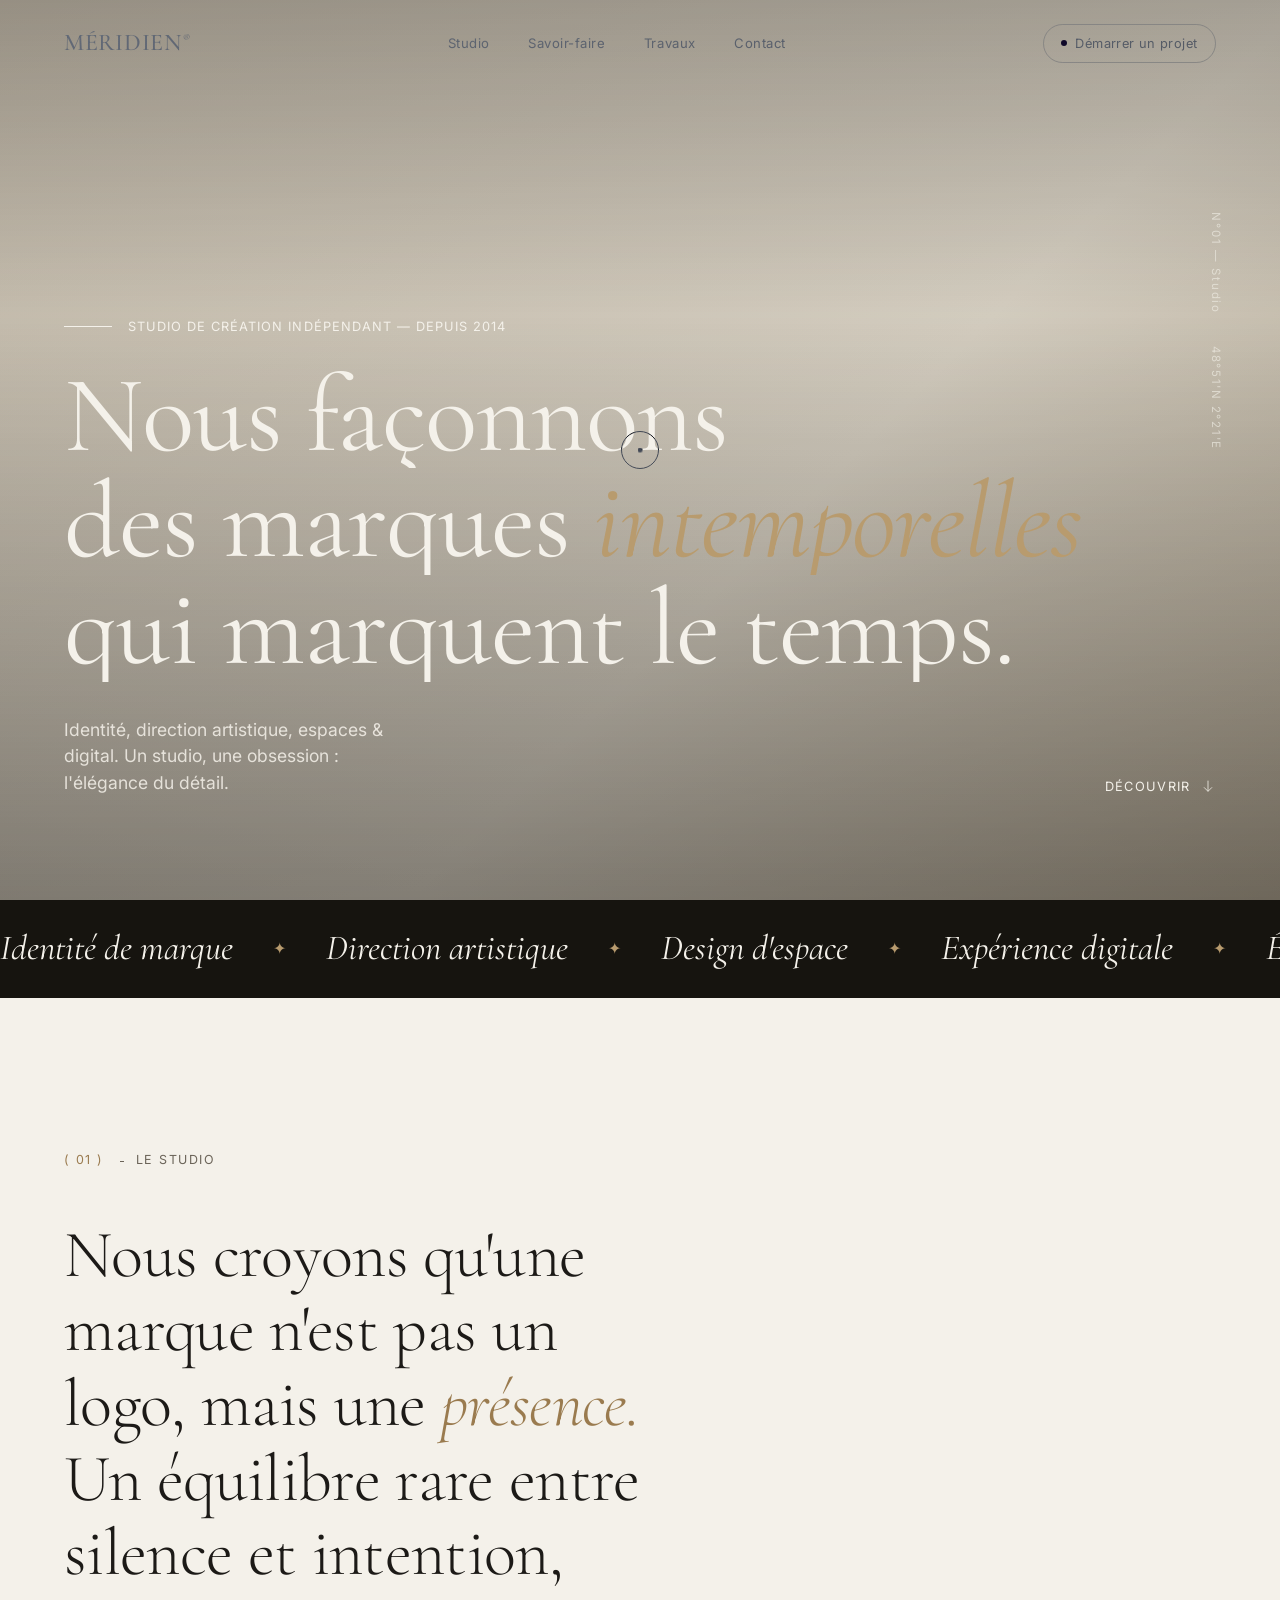
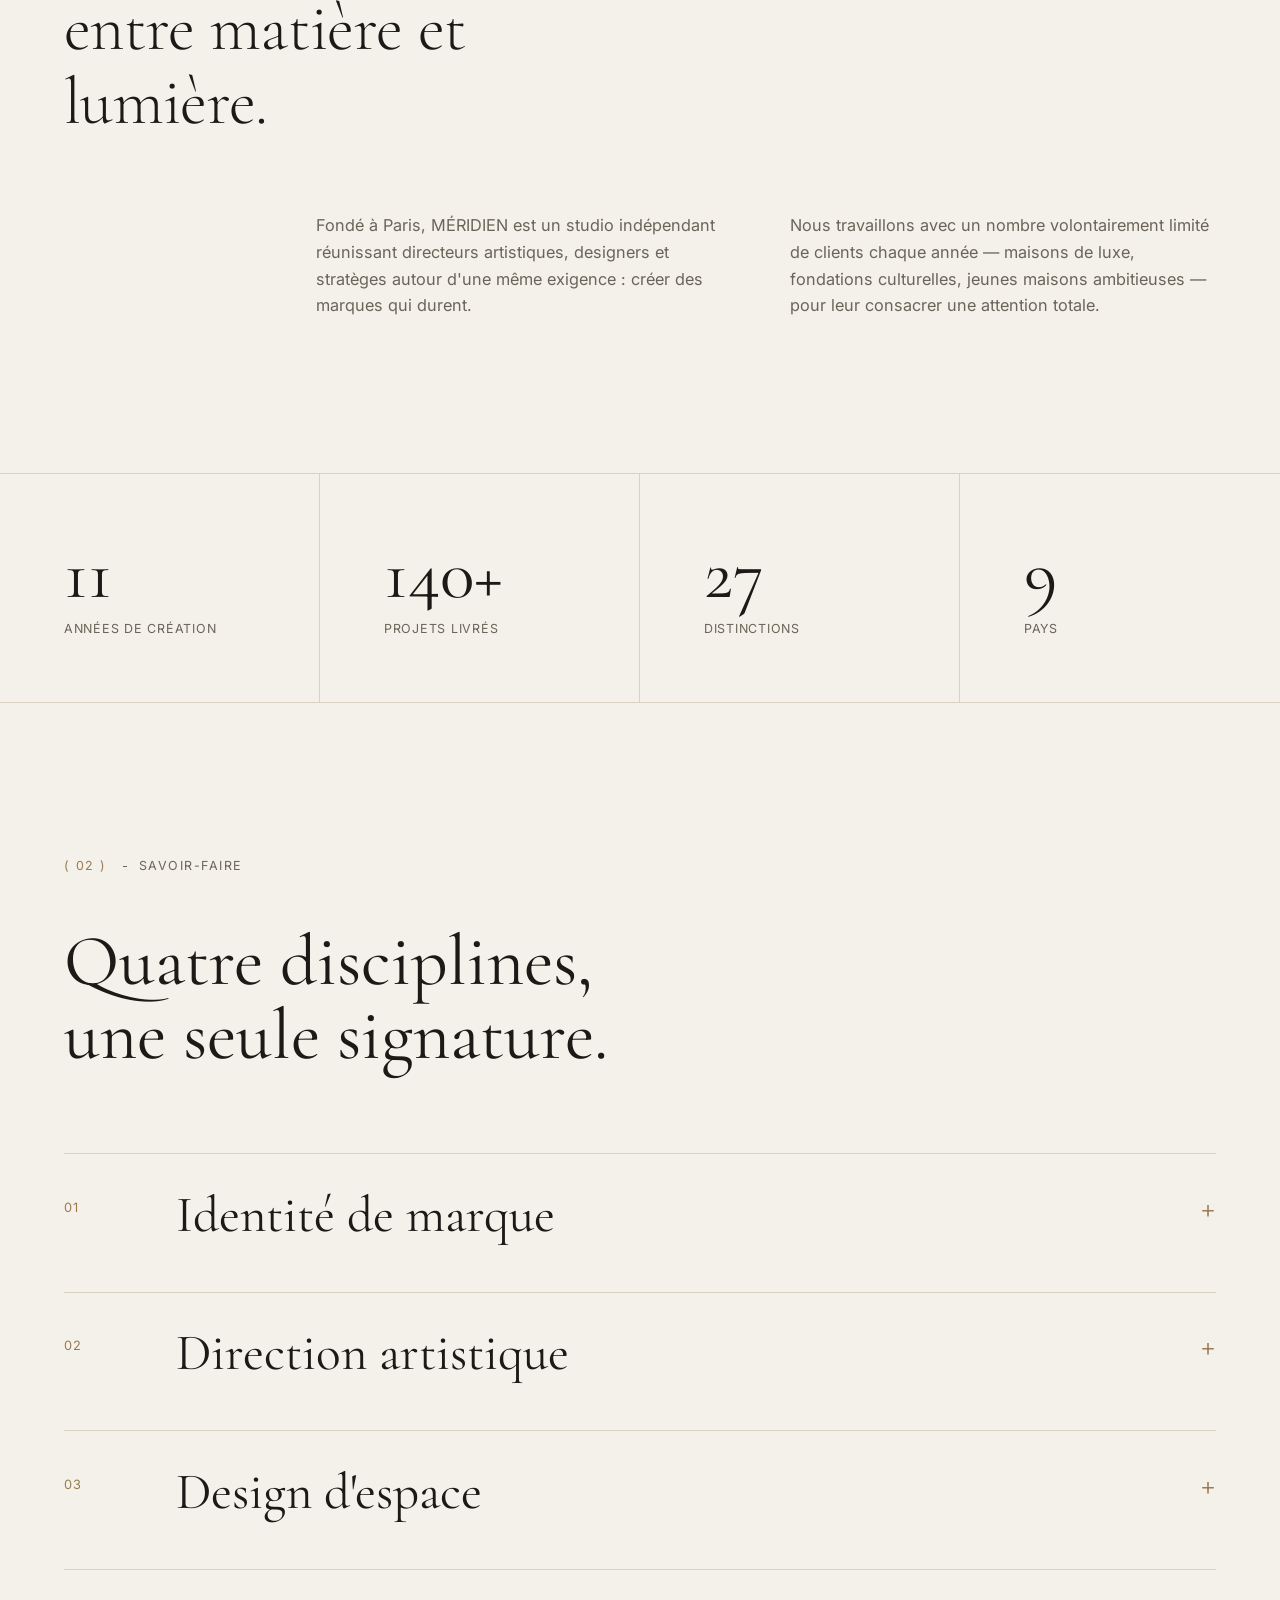
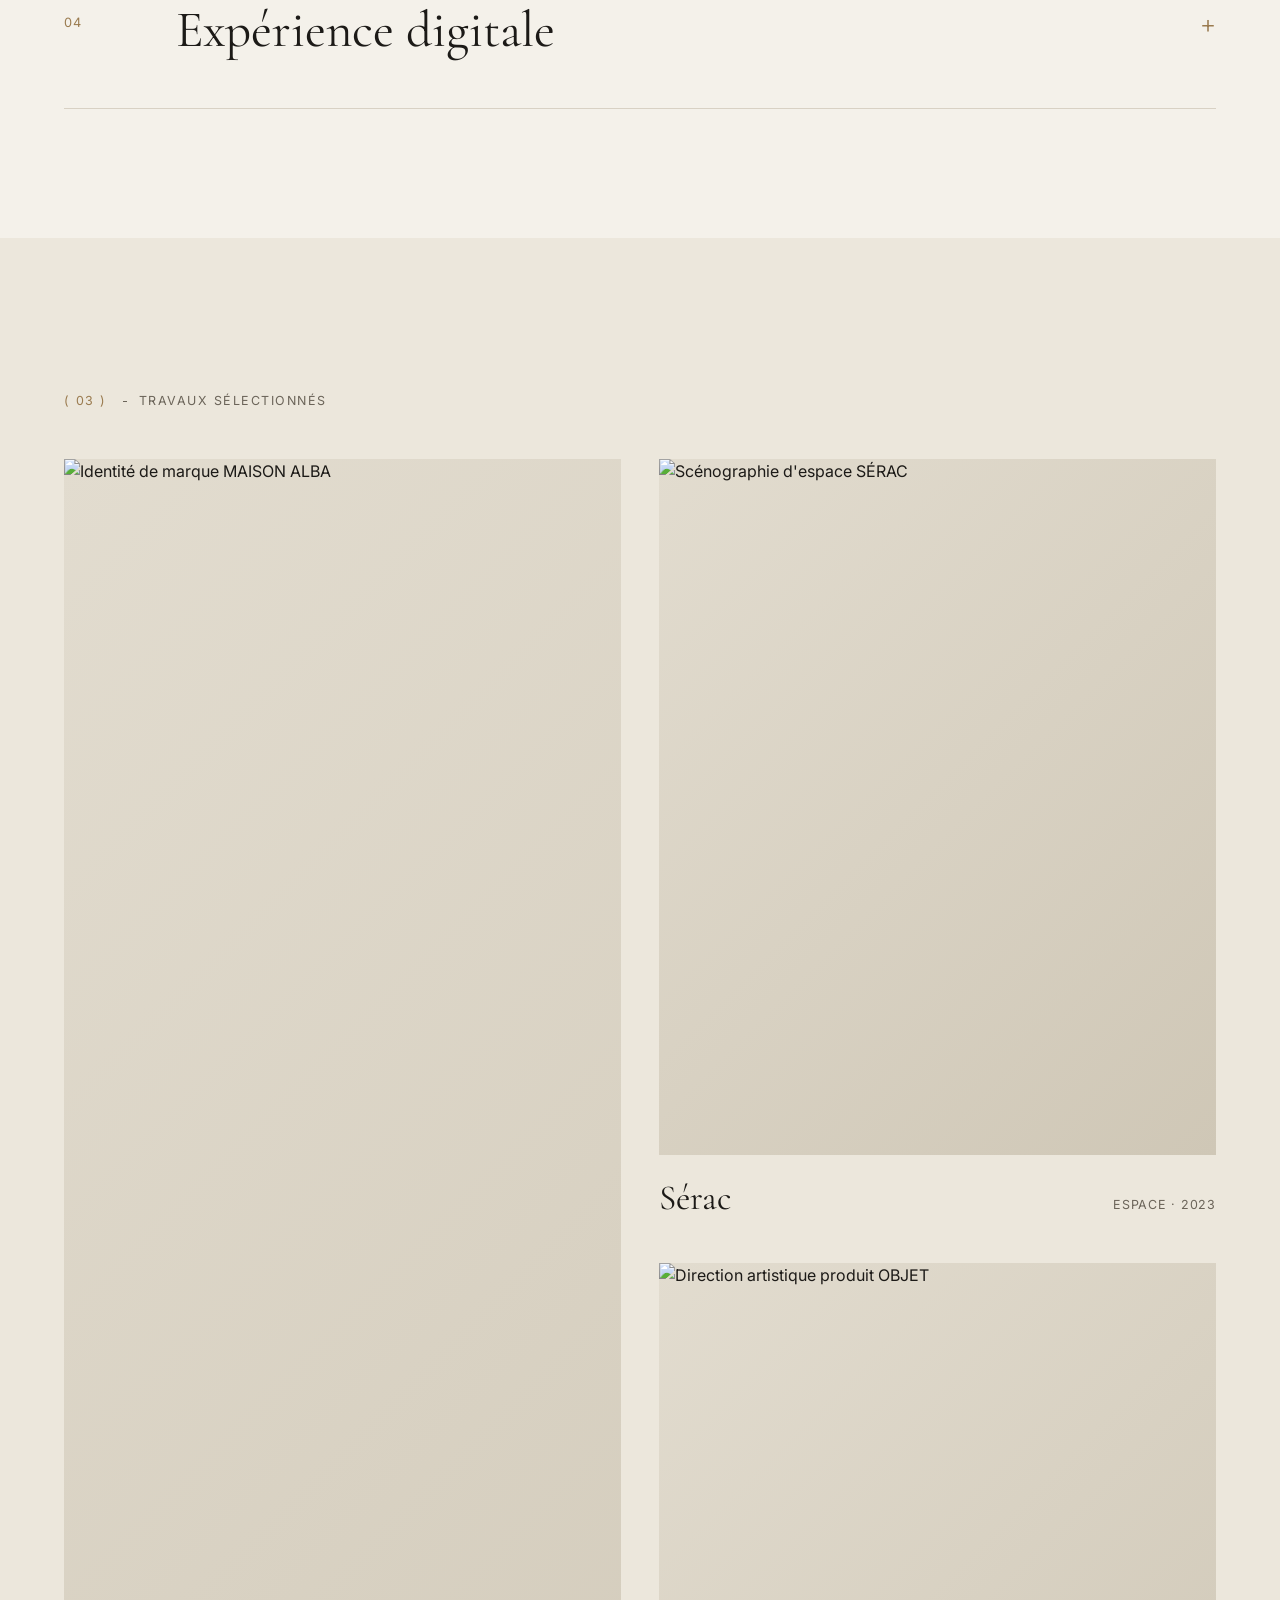
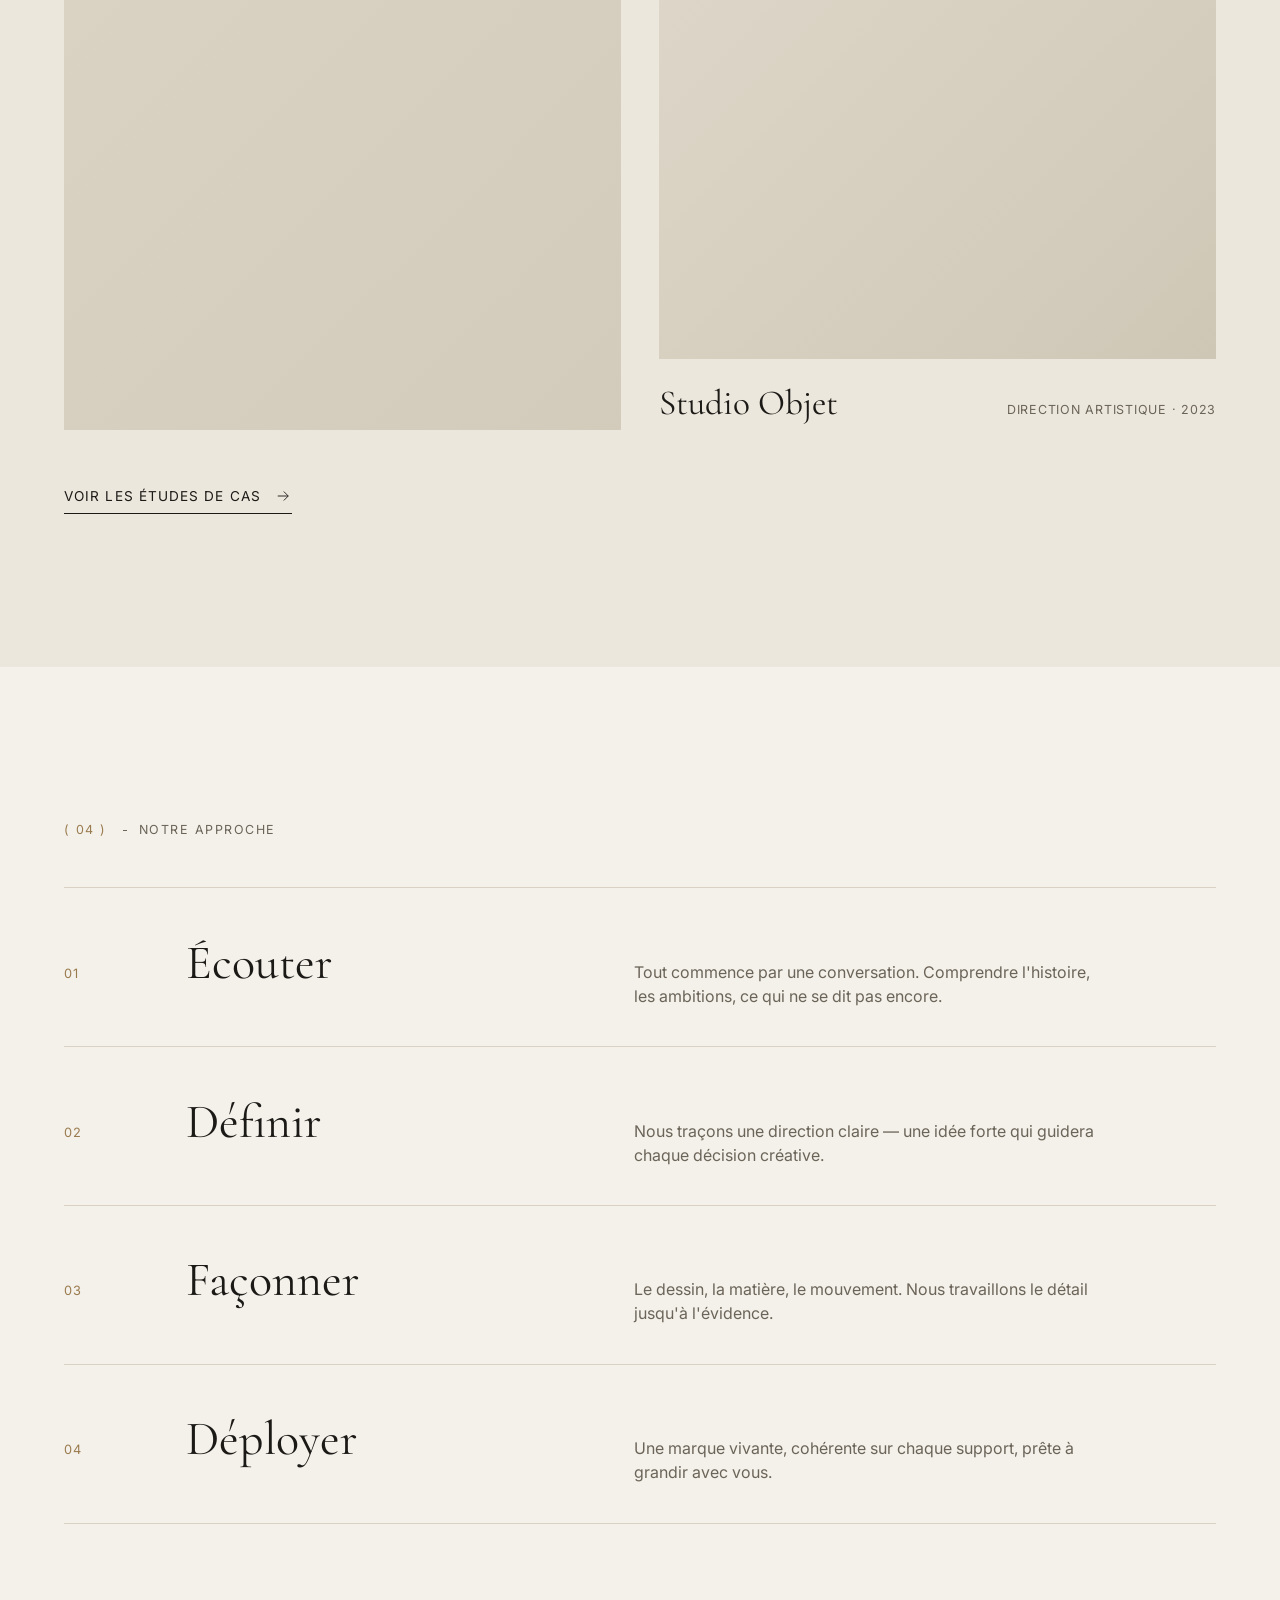
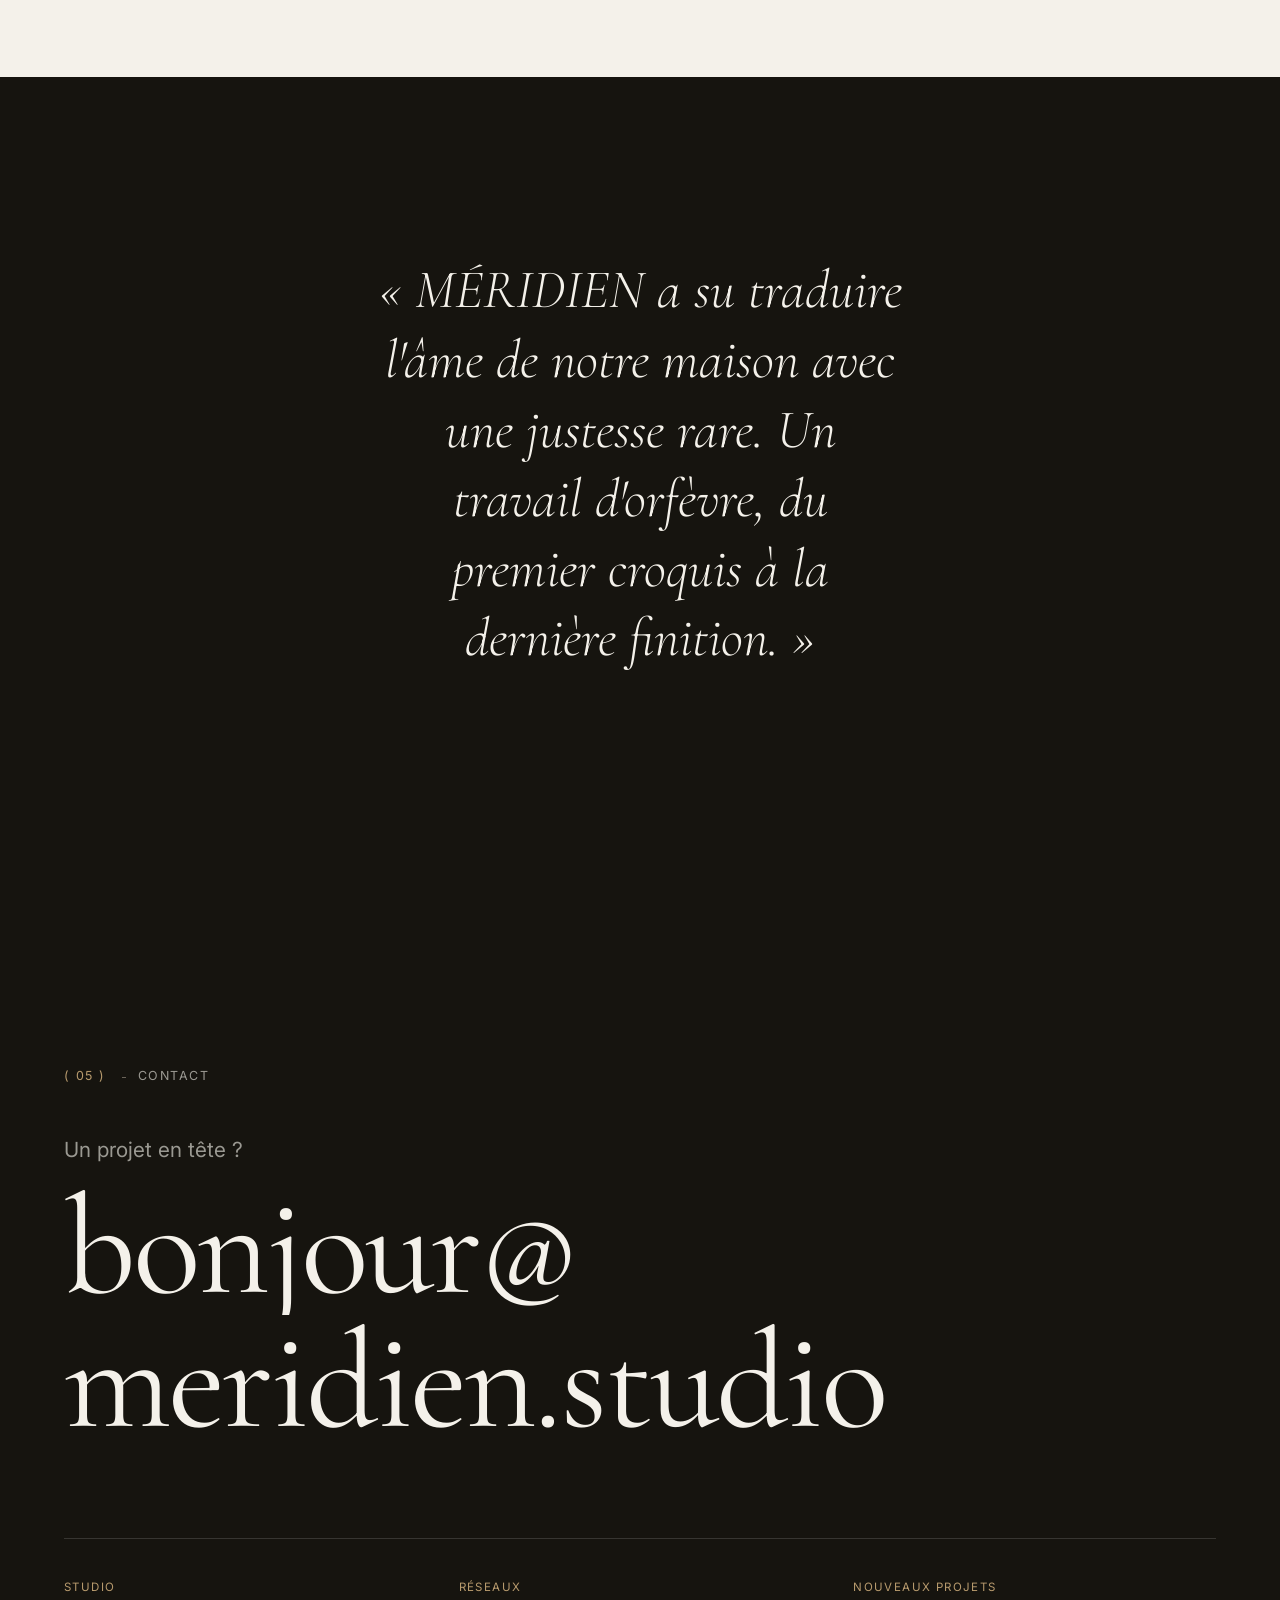
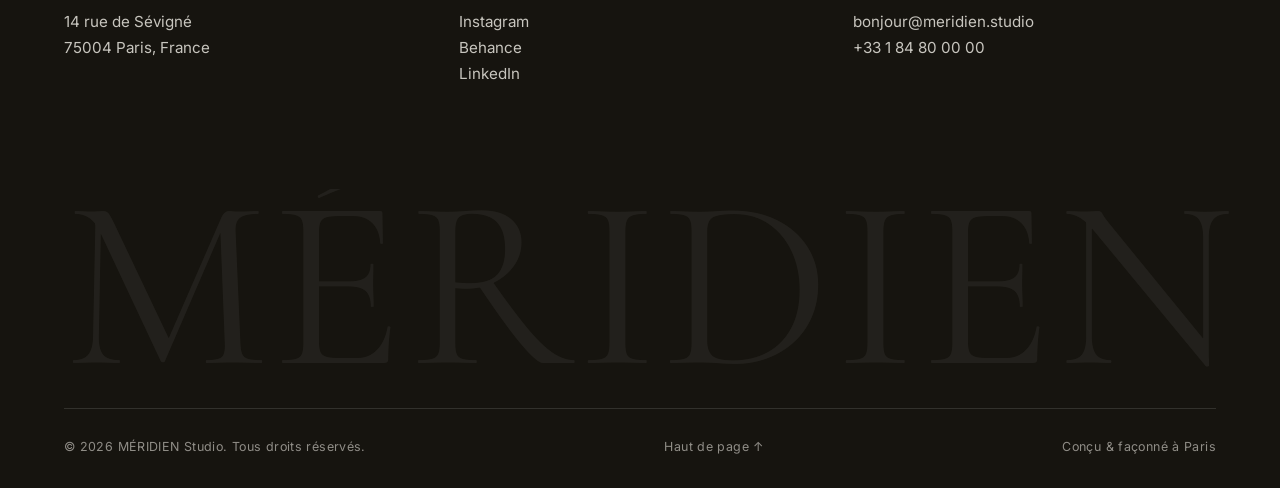
==== commit 7714de3f: "Add case-study project pages, brand favicon, and detail visual - Three full case studies (Maison Alb" ====
--- a/index.html
+++ b/index.html
@@ -6,6 +6,7 @@
   <title>MÉRIDIEN — Studio de Création</title>
   <meta name="description" content="MÉRIDIEN — studio de création indépendant. Identité de marque, direction artistique, espaces et expériences digitales d'exception." />
   <meta name="theme-color" content="#f4f1ea" />
+  <link rel="icon" href="data:image/svg+xml,%3Csvg xmlns='http://www.w3.org/2000/svg' viewBox='0 0 100 100'%3E%3Crect width='100' height='100' fill='%2316140f'/%3E%3Ctext x='50' y='73' font-family='Georgia,serif' font-size='66' fill='%23b89b6e' text-anchor='middle'%3EM%3C/text%3E%3C/svg%3E" />
 
   <!-- Open Graph -->
   <meta property="og:title" content="MÉRIDIEN — Studio de Création" />
@@ -215,31 +216,31 @@
       </div>
 
       <div class="work__grid">
-        <article class="work__item work__item--tall" data-reveal data-cursor="view">
+        <a href="projects/maison-alba.html" class="work__item work__item--tall" data-reveal data-cursor="view">
           <div class="work__img"><img src="https://d8j0ntlcm91z4.cloudfront.net/user_3Fm94z9sy469giaHKzKkWXFTcsW/hf_20260629_081550_c9421441-8a69-4a58-a628-3ae98f8f8be5.png" alt="Identité de marque MAISON ALBA" loading="lazy" /></div>
           <div class="work__info">
             <h3>Maison Alba</h3>
             <span>Identité · 2024</span>
           </div>
-        </article>
-        <article class="work__item" data-reveal data-cursor="view">
+        </a>
+        <a href="projects/serac.html" class="work__item" data-reveal data-cursor="view">
           <div class="work__img"><img src="https://d8j0ntlcm91z4.cloudfront.net/user_3Fm94z9sy469giaHKzKkWXFTcsW/hf_20260629_081554_bffabdd1-14fd-424f-a5e5-061ed1dbb95b.png" alt="Scénographie d'espace SÉRAC" loading="lazy" /></div>
           <div class="work__info">
             <h3>Sérac</h3>
             <span>Espace · 2023</span>
           </div>
-        </article>
-        <article class="work__item" data-reveal data-cursor="view">
+        </a>
+        <a href="projects/studio-objet.html" class="work__item" data-reveal data-cursor="view">
           <div class="work__img"><img src="https://d8j0ntlcm91z4.cloudfront.net/user_3Fm94z9sy469giaHKzKkWXFTcsW/hf_20260629_081556_fb63d16e-383b-40e5-9a26-175d54335a65.png" alt="Direction artistique produit OBJET" loading="lazy" /></div>
           <div class="work__info">
             <h3>Studio Objet</h3>
             <span>Direction artistique · 2023</span>
           </div>
-        </article>
-      </div>
-
-      <a href="#contact" class="work__more" data-cursor="hover">
-        <span>Voir tous les projets</span>
+        </a>
+      </div>
+
+      <a href="projects/maison-alba.html" class="work__more" data-cursor="hover">
+        <span>Voir les études de cas</span>
         <svg viewBox="0 0 24 24" width="18" height="18" aria-hidden="true"><path d="M5 12h14M13 6l6 6-6 6" fill="none" stroke="currentColor" stroke-width="1.2"/></svg>
       </a>
     </section>
--- a/css/styles.css
+++ b/css/styles.css
@@ -293,3 +293,66 @@
   body { cursor: auto; }
   .cursor, .cursor-dot { display: none; }
 }
+
+/* =========================================================
+   PROJECT / CASE-STUDY PAGES
+   ========================================================= */
+.proj-hero { position: relative; min-height: 92svh; display: flex; flex-direction: column; justify-content: flex-end; padding: var(--pad); overflow: hidden; color: var(--cream); }
+.proj-hero__media { position: absolute; inset: 0; z-index: -1; background: linear-gradient(135deg, #c9c0b0, #ddd6c8 60%, #b8ad99); }
+.proj-hero__media img { transform: scale(1.08); }
+.proj-hero__media::after { content: ""; position: absolute; inset: 0; background: linear-gradient(180deg, rgba(20,18,15,.35), rgba(20,18,15,.1) 40%, rgba(20,18,15,.55)); }
+.proj-hero__top { position: relative; }
+.proj-hero__back { display: inline-flex; align-items: center; gap: .5rem; font-size: .8rem; letter-spacing: .08em; text-transform: uppercase; margin-bottom: 2rem; }
+.proj-hero__back svg { transition: transform .4s var(--ease); }
+.proj-hero__back:hover svg { transform: translateX(-4px); }
+.proj-hero__cat { display: flex; gap: 1rem; font-size: .78rem; letter-spacing: .12em; text-transform: uppercase; color: rgba(244,241,234,.8); margin-bottom: 1rem; }
+.proj-hero__cat span { position: relative; padding-left: 1rem; }
+.proj-hero__cat span:first-child { padding-left: 0; }
+.proj-hero__cat span:not(:first-child)::before { content: ""; position: absolute; left: 0; top: 50%; width: 3px; height: 3px; border-radius: 50%; background: var(--accent-2); transform: translateY(-50%); }
+.proj-hero__title { font-family: var(--serif); font-weight: 400; font-size: clamp(3rem, 11vw, 9rem); line-height: .92; letter-spacing: -.02em; }
+.proj-hero__lede { max-width: 40ch; margin-top: 1.6rem; font-size: clamp(1rem, 1.6vw, 1.2rem); color: rgba(244,241,234,.85); padding-bottom: 1rem; }
+
+.proj-meta { display: grid; grid-template-columns: repeat(4, 1fr); border-bottom: 1px solid var(--line); }
+.proj-meta__item { padding: clamp(2rem, 4vw, 3rem) var(--pad); border-right: 1px solid var(--line); }
+.proj-meta__item:last-child { border-right: none; }
+.proj-meta__k { display: block; font-size: .72rem; letter-spacing: .12em; text-transform: uppercase; color: var(--ink-soft); margin-bottom: .6rem; }
+.proj-meta__v { font-family: var(--serif); font-size: clamp(1.1rem, 2vw, 1.5rem); }
+@media (max-width: 760px) { .proj-meta { grid-template-columns: repeat(2, 1fr); }
+  .proj-meta__item:nth-child(2) { border-right: none; }
+  .proj-meta__item:nth-child(1), .proj-meta__item:nth-child(2) { border-bottom: 1px solid var(--line); } }
+
+.proj-intro { display: grid; grid-template-columns: 1fr 1.3fr; gap: 3rem; padding: clamp(5rem, 11vw, 10rem) var(--pad); }
+.proj-intro__label { font-size: .78rem; letter-spacing: .12em; text-transform: uppercase; color: var(--accent); }
+.proj-intro__text { font-family: var(--serif); font-weight: 300; font-size: clamp(1.5rem, 3.4vw, 2.6rem); line-height: 1.3; }
+.proj-intro__text em { color: var(--accent); }
+@media (max-width: 720px) { .proj-intro { grid-template-columns: 1fr; gap: 1.4rem; } }
+
+.proj-figure { padding: 0 var(--pad) clamp(3rem, 6vw, 5rem); }
+.proj-figure--wide img { width: 100%; aspect-ratio: 16/9; object-fit: cover; background: linear-gradient(135deg, #e2dccf, #cfc7b6); }
+.proj-figure figcaption { margin-top: 1rem; font-size: .8rem; letter-spacing: .04em; color: var(--ink-soft); }
+
+.proj-duo { display: grid; grid-template-columns: 1fr 1fr; gap: clamp(1rem, 3vw, 2.5rem); padding: 0 var(--pad) clamp(3rem, 6vw, 5rem); }
+.proj-duo img { width: 100%; aspect-ratio: 4/5; object-fit: cover; background: linear-gradient(135deg, #e2dccf, #cfc7b6); }
+@media (max-width: 640px) { .proj-duo { grid-template-columns: 1fr; } }
+
+.proj-body { display: grid; grid-template-columns: 1fr 1.3fr; gap: 3rem; padding: clamp(2rem, 5vw, 4rem) var(--pad) clamp(5rem, 11vw, 9rem); }
+.proj-body h2 { font-family: var(--serif); font-weight: 400; font-size: clamp(1.8rem, 4vw, 3rem); line-height: 1.05; }
+.proj-body p { color: var(--ink-soft); font-size: 1.02rem; line-height: 1.7; margin-bottom: 1.2rem; max-width: 56ch; }
+.proj-body p:last-child { margin-bottom: 0; }
+@media (max-width: 720px) { .proj-body { grid-template-columns: 1fr; gap: 1.4rem; } }
+
+.proj-result { padding: clamp(5rem, 11vw, 9rem) var(--pad); background: var(--dark); color: var(--cream); }
+.proj-result__grid { display: grid; grid-template-columns: repeat(3, 1fr); gap: 2rem; margin-top: 3rem; }
+.proj-result__num { font-family: var(--serif); font-size: clamp(2.6rem, 6vw, 4.5rem); line-height: 1; }
+.proj-result__lab { display: block; margin-top: .6rem; font-size: .8rem; letter-spacing: .06em; text-transform: uppercase; color: rgba(244,241,234,.6); }
+@media (max-width: 640px) { .proj-result__grid { grid-template-columns: 1fr; gap: 1.6rem; } }
+
+.proj-next { display: flex; align-items: center; justify-content: space-between; gap: 2rem; flex-wrap: wrap; padding: clamp(4rem, 9vw, 8rem) var(--pad); border-top: 1px solid var(--line); }
+.proj-next__lab { font-size: .78rem; letter-spacing: .12em; text-transform: uppercase; color: var(--ink-soft); }
+.proj-next__link { font-family: var(--serif); font-size: clamp(2rem, 6vw, 4rem); display: inline-flex; align-items: center; gap: 1rem; transition: color .4s var(--ease); }
+.proj-next__link:hover { color: var(--accent); }
+.proj-next__link svg { transition: transform .4s var(--ease); }
+.proj-next__link:hover svg { transform: translateX(8px); }
+
+/* work item now a link */
+a.work__item { display: block; color: inherit; }
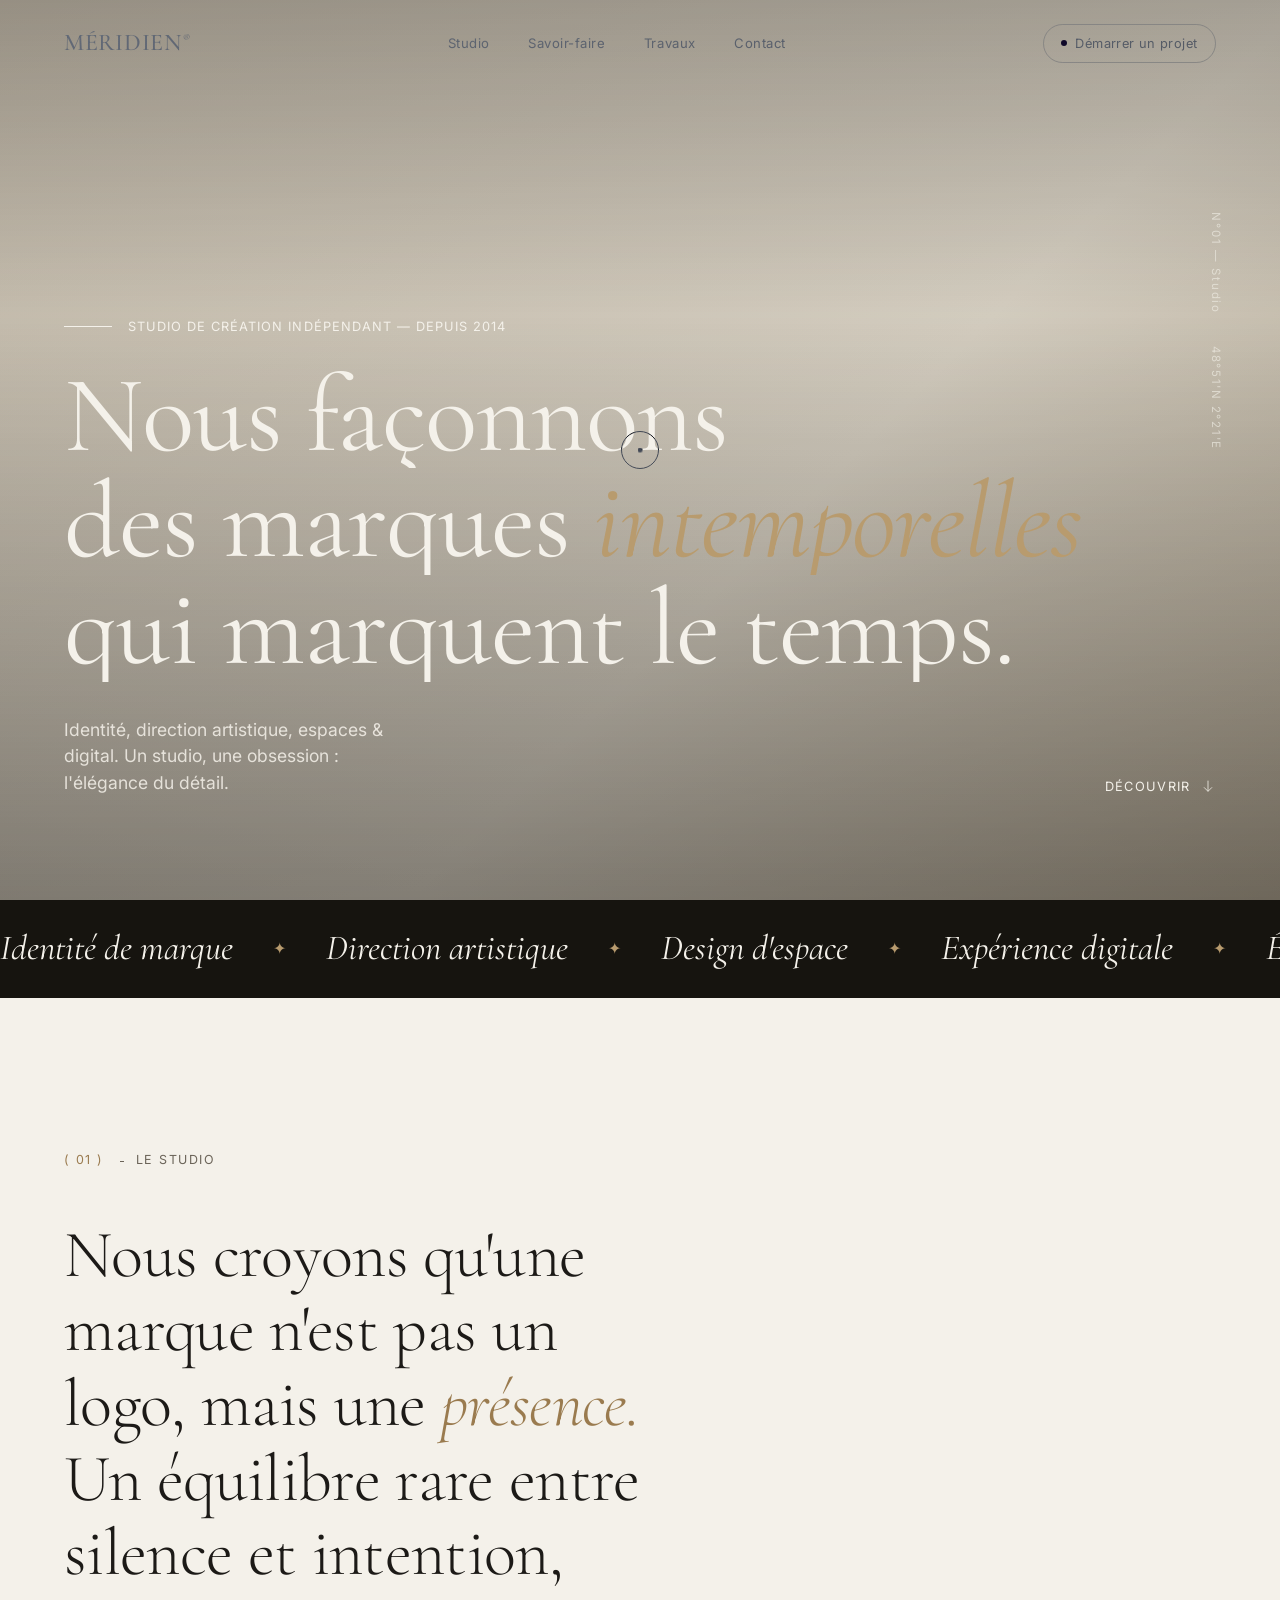
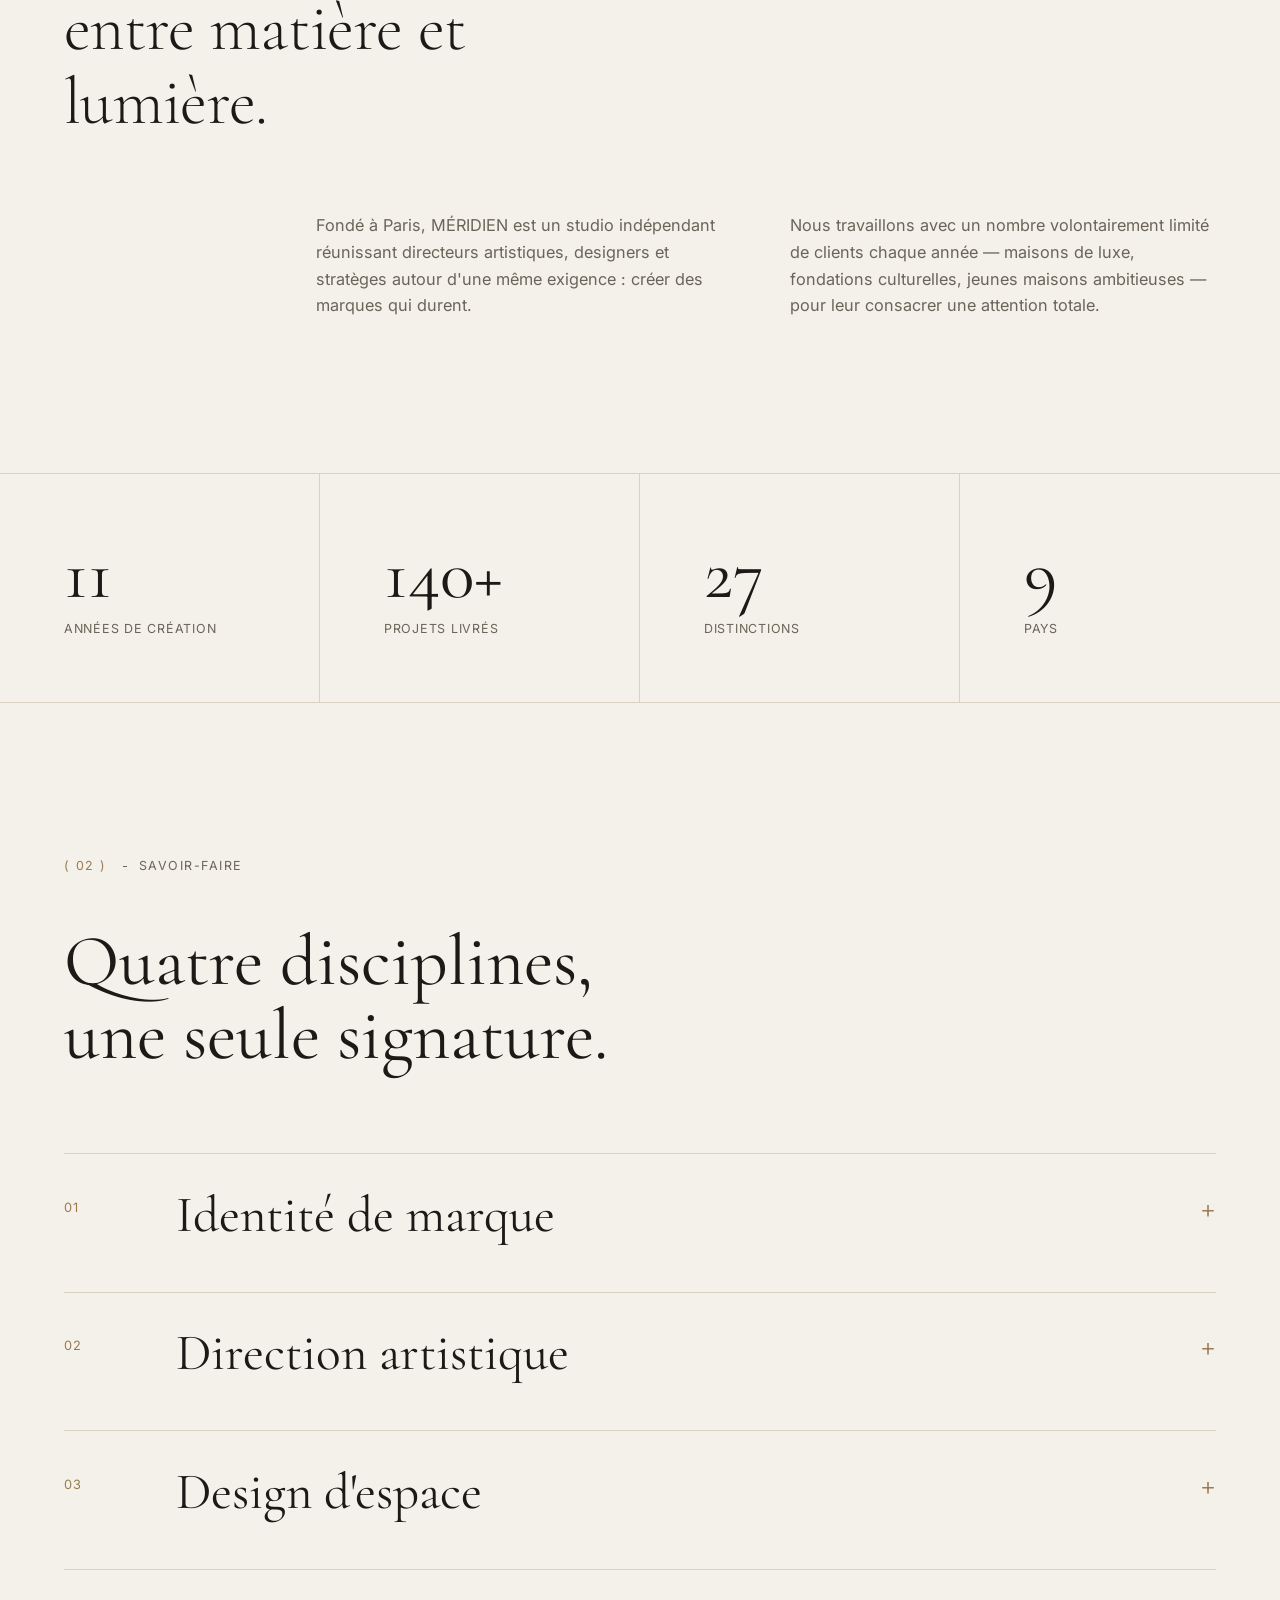
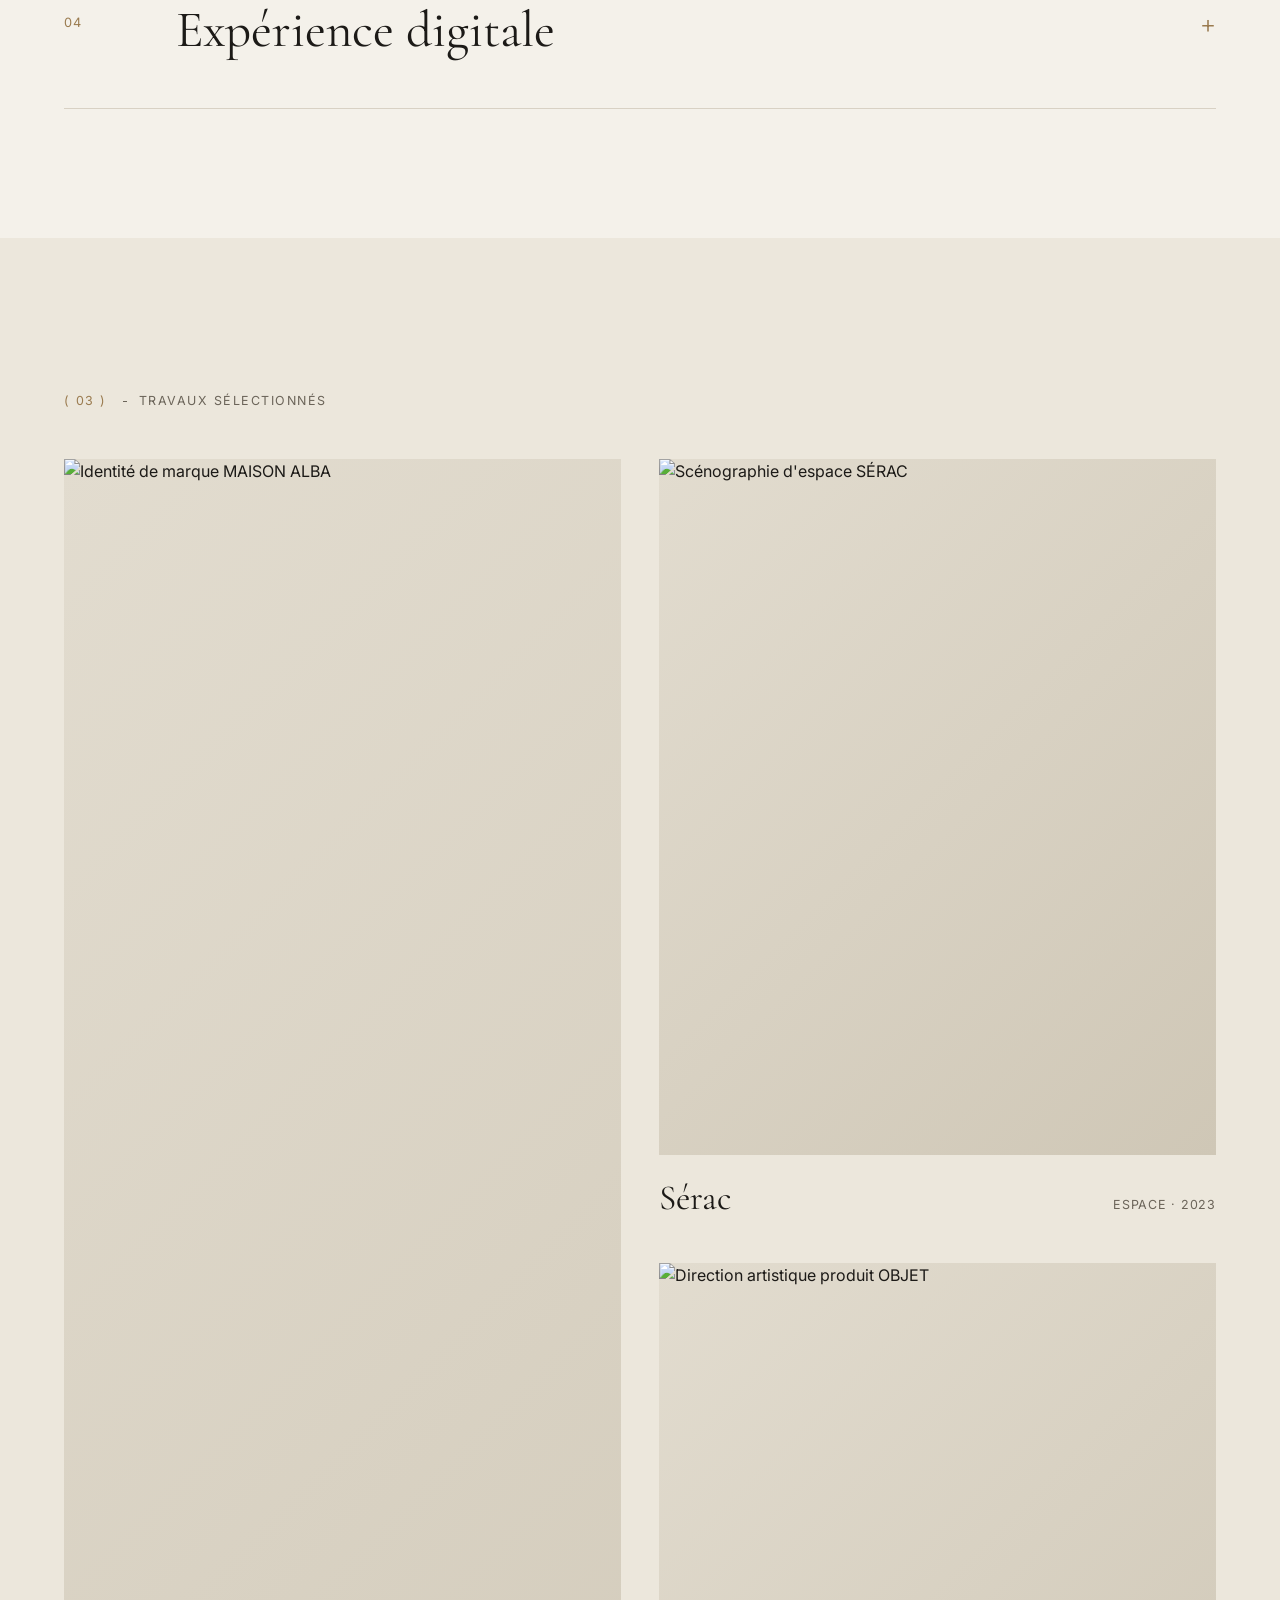
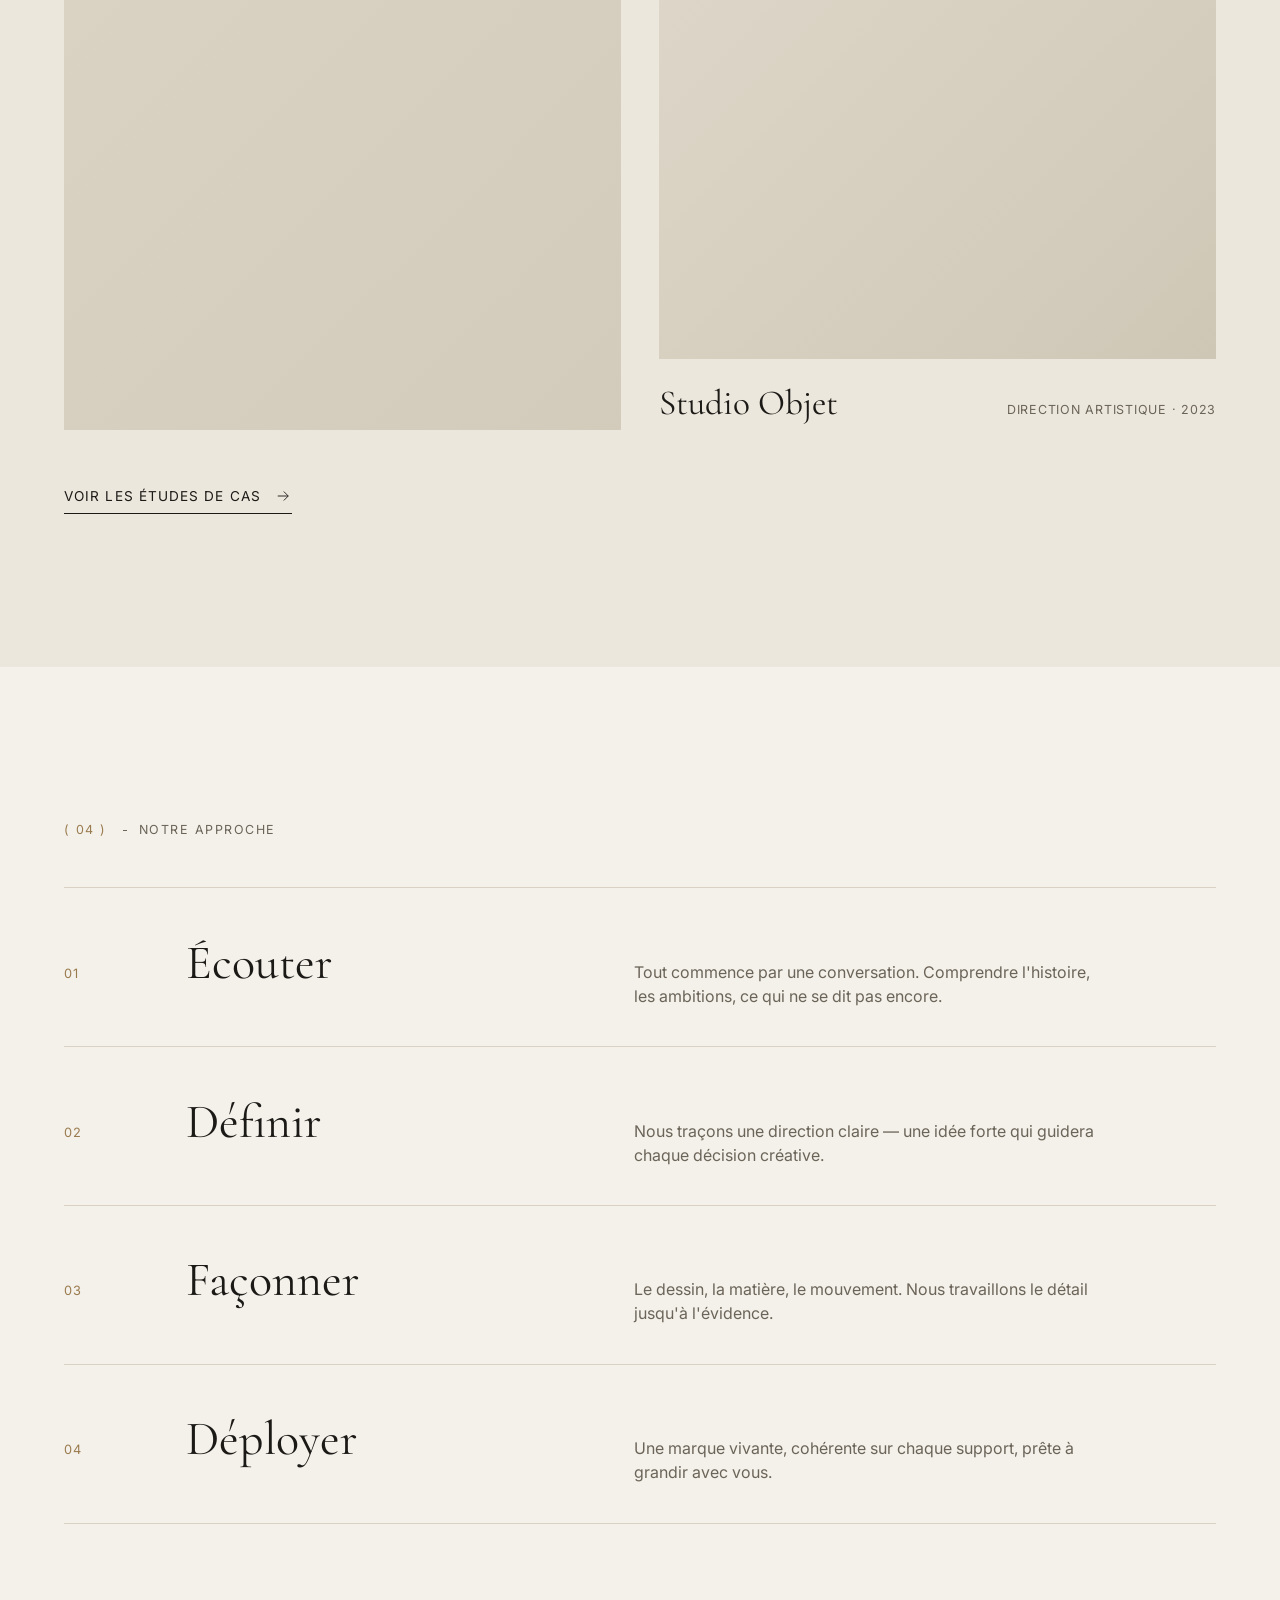
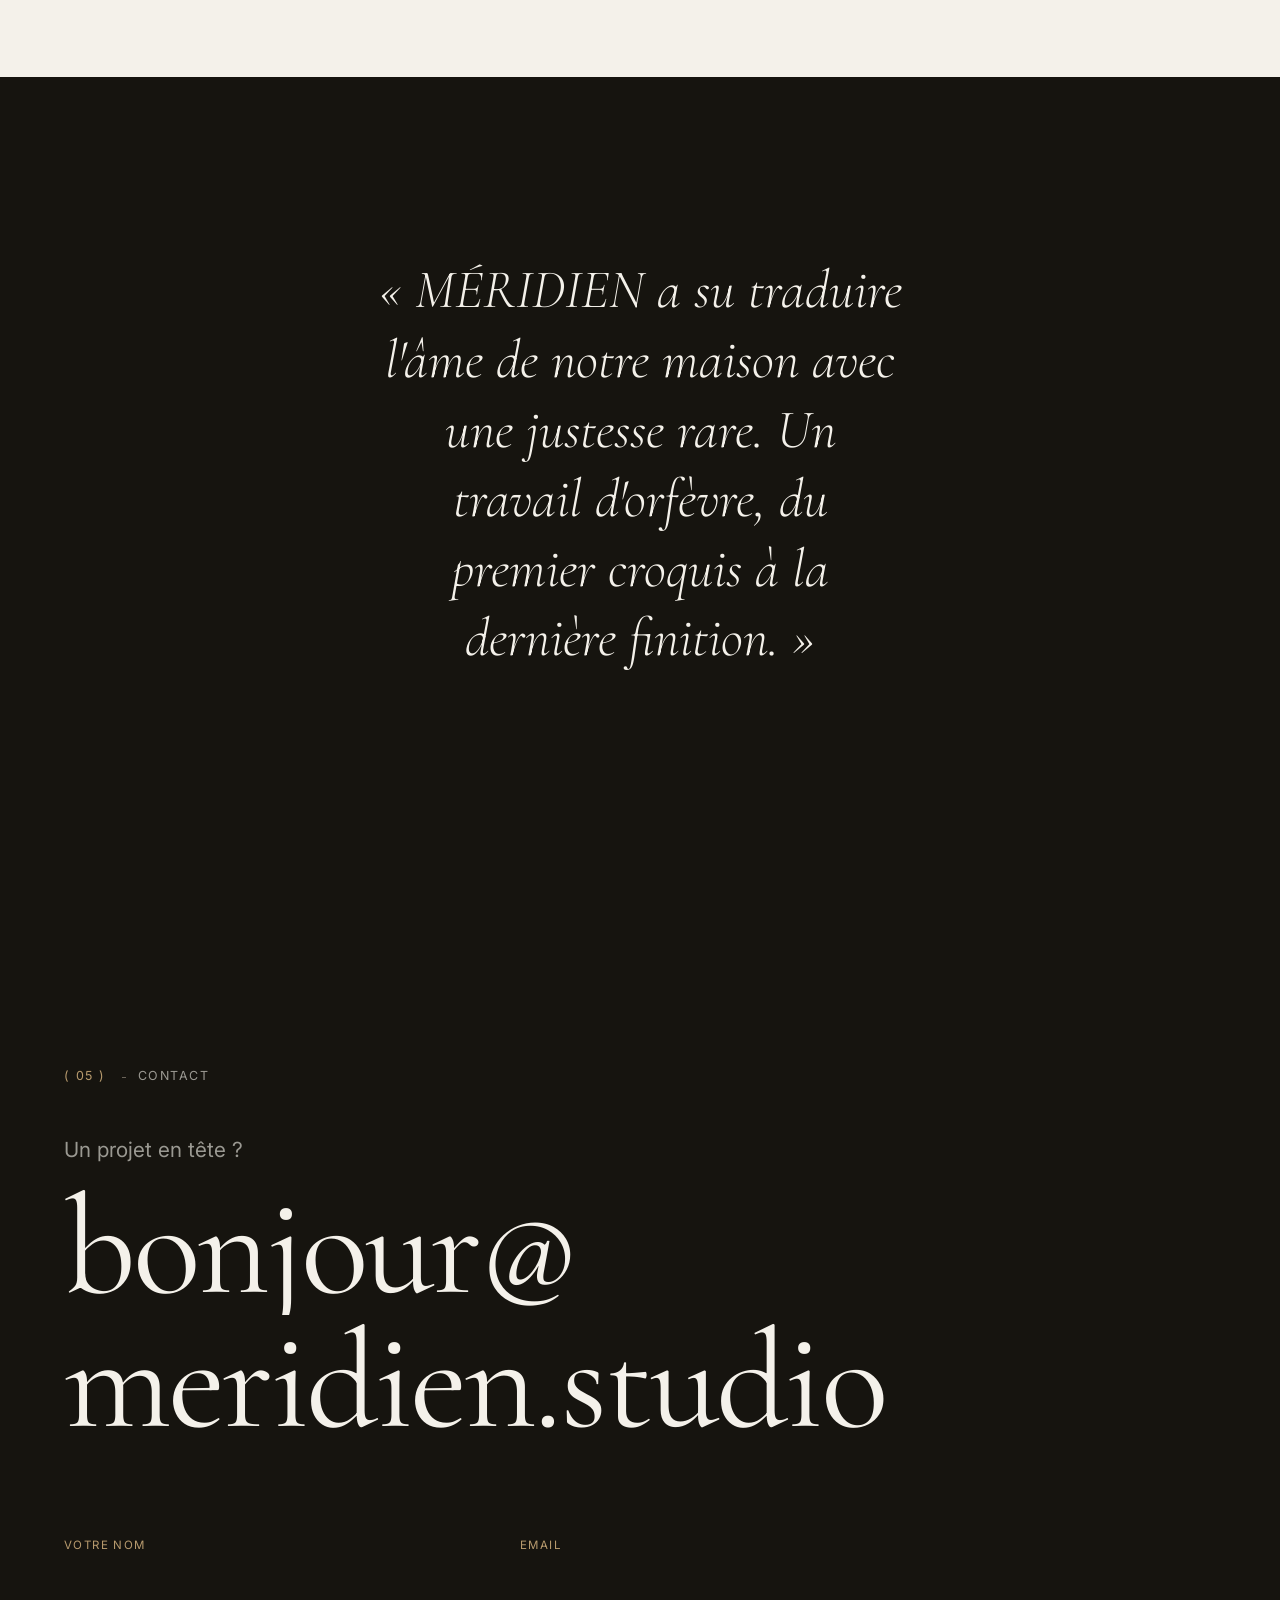
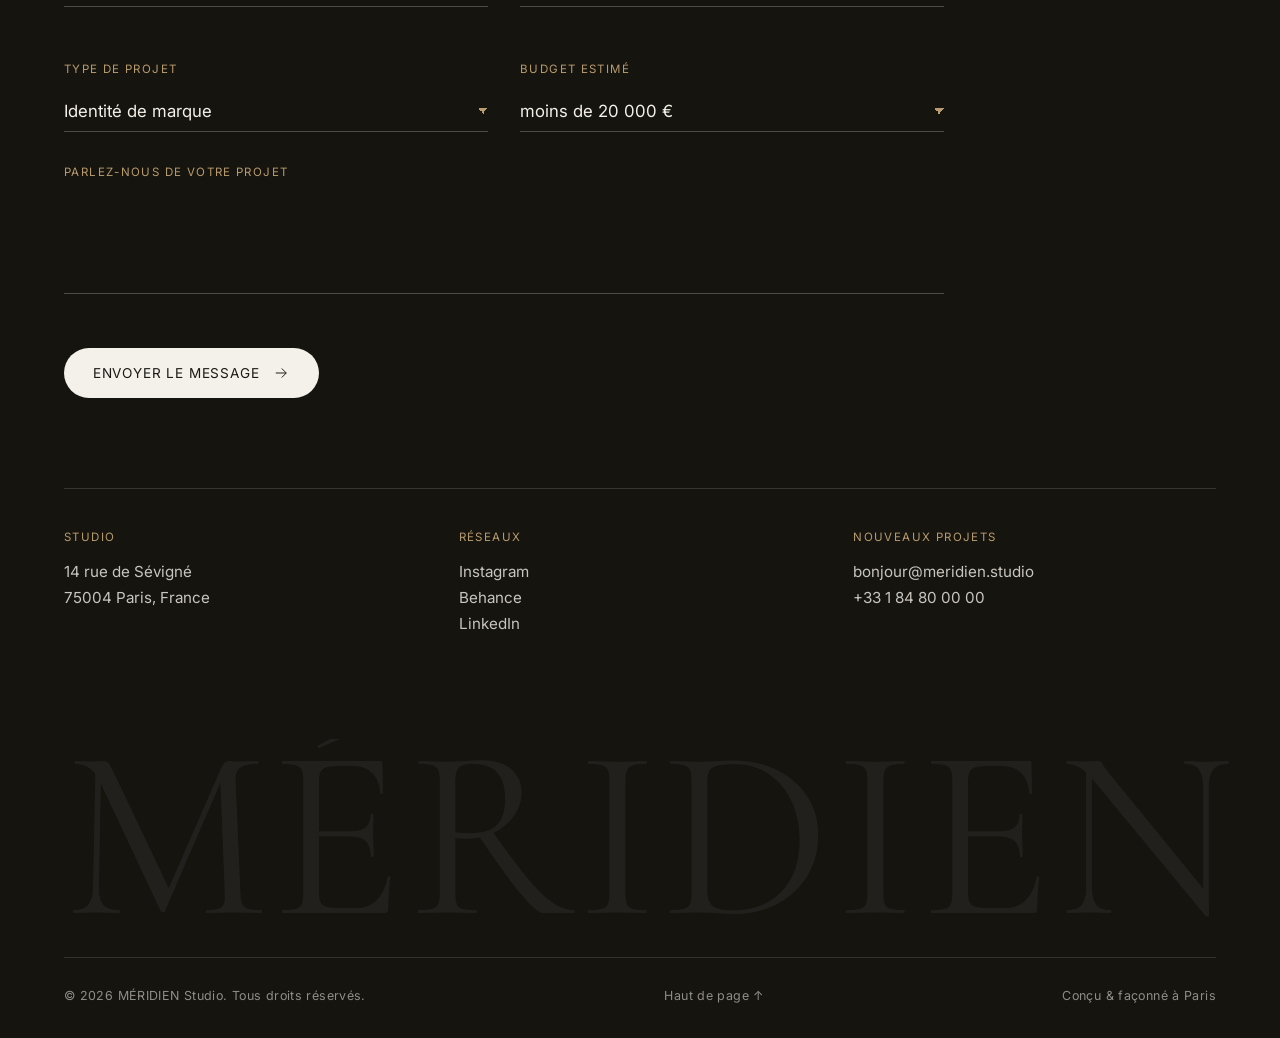
==== commit 43b51d68: "Add contact form, 404 page, and SEO/PWA essentials - Functional contact form on the homepage: client" ====
--- a/index.html
+++ b/index.html
@@ -13,6 +13,28 @@
   <meta property="og:description" content="Identité de marque, direction artistique & expériences digitales d'exception." />
   <meta property="og:type" content="website" />
   <meta property="og:image" content="https://d8j0ntlcm91z4.cloudfront.net/user_3Fm94z9sy469giaHKzKkWXFTcsW/hf_20260629_081544_345b016b-ec9b-4dba-b9ce-48c08c9ff3be.png" />
+  <link rel="canonical" href="https://meridien.studio/" />
+  <link rel="manifest" href="site.webmanifest" />
+
+  <script type="application/ld+json">
+  {
+    "@context": "https://schema.org",
+    "@type": "Organization",
+    "name": "MÉRIDIEN",
+    "description": "Studio de création indépendant : identité de marque, direction artistique, espaces & expériences digitales.",
+    "url": "https://meridien.studio/",
+    "email": "bonjour@meridien.studio",
+    "foundingDate": "2014",
+    "address": {
+      "@type": "PostalAddress",
+      "streetAddress": "14 rue de Sévigné",
+      "postalCode": "75004",
+      "addressLocality": "Paris",
+      "addressCountry": "FR"
+    },
+    "knowsAbout": ["Identité de marque", "Direction artistique", "Design d'espace", "Expérience digitale"]
+  }
+  </script>
 
   <link rel="preconnect" href="https://fonts.googleapis.com" />
   <link rel="preconnect" href="https://fonts.gstatic.com" crossorigin />
@@ -297,6 +319,55 @@
         <span class="contact__mail-line">bonjour@</span>
         <span class="contact__mail-line">meridien.studio</span>
       </a>
+
+      <form class="cform" id="contactForm" novalidate>
+        <div class="cform__row">
+          <div class="cform__field">
+            <label for="cf-name">Votre nom</label>
+            <input type="text" id="cf-name" name="name" autocomplete="name" required />
+            <span class="cform__error" data-for="cf-name"></span>
+          </div>
+          <div class="cform__field">
+            <label for="cf-email">Email</label>
+            <input type="email" id="cf-email" name="email" autocomplete="email" required />
+            <span class="cform__error" data-for="cf-email"></span>
+          </div>
+        </div>
+        <div class="cform__row">
+          <div class="cform__field">
+            <label for="cf-type">Type de projet</label>
+            <select id="cf-type" name="type">
+              <option value="Identité de marque">Identité de marque</option>
+              <option value="Direction artistique">Direction artistique</option>
+              <option value="Design d'espace">Design d'espace</option>
+              <option value="Expérience digitale">Expérience digitale</option>
+              <option value="Autre">Autre / je ne sais pas encore</option>
+            </select>
+          </div>
+          <div class="cform__field">
+            <label for="cf-budget">Budget estimé</label>
+            <select id="cf-budget" name="budget">
+              <option value="< 20k€">moins de 20 000 €</option>
+              <option value="20–50k€">20 000 – 50 000 €</option>
+              <option value="50–100k€">50 000 – 100 000 €</option>
+              <option value="> 100k€">plus de 100 000 €</option>
+            </select>
+          </div>
+        </div>
+        <div class="cform__field">
+          <label for="cf-msg">Parlez-nous de votre projet</label>
+          <textarea id="cf-msg" name="message" rows="4" required></textarea>
+          <span class="cform__error" data-for="cf-msg"></span>
+        </div>
+        <div class="cform__foot">
+          <button type="submit" class="cform__submit" data-cursor="hover">
+            <span>Envoyer le message</span>
+            <svg viewBox="0 0 24 24" width="18" height="18" aria-hidden="true"><path d="M5 12h14M13 6l6 6-6 6" fill="none" stroke="currentColor" stroke-width="1.3"/></svg>
+          </button>
+          <p class="cform__note" id="cformNote" role="status" aria-live="polite"></p>
+        </div>
+      </form>
+
       <div class="contact__grid">
         <div class="contact__col reveal" data-reveal>
           <span class="contact__label">Studio</span>
--- a/css/styles.css
+++ b/css/styles.css
@@ -356,3 +356,48 @@
 
 /* work item now a link */
 a.work__item { display: block; color: inherit; }
+
+/* =========================================================
+   CONTACT FORM
+   ========================================================= */
+.cform { margin-top: clamp(3rem, 7vw, 5.5rem); max-width: 880px; }
+.cform__row { display: grid; grid-template-columns: 1fr 1fr; gap: 2rem; }
+.cform__field { position: relative; margin-bottom: 2rem; display: flex; flex-direction: column; }
+.cform__field label { font-size: .72rem; letter-spacing: .12em; text-transform: uppercase; color: var(--accent-2); margin-bottom: .8rem; }
+.cform input, .cform select, .cform textarea {
+  background: transparent; border: none; border-bottom: 1px solid rgba(244,241,234,.25);
+  color: var(--cream); font-family: var(--sans); font-size: 1.05rem; padding: .6rem 0;
+  transition: border-color .4s var(--ease); resize: none; border-radius: 0;
+}
+.cform textarea { min-height: 3rem; }
+.cform input:focus, .cform select:focus, .cform textarea:focus { outline: none; border-bottom-color: var(--accent-2); }
+.cform select { cursor: none; -webkit-appearance: none; appearance: none; background-image: linear-gradient(45deg, transparent 50%, var(--accent-2) 50%), linear-gradient(135deg, var(--accent-2) 50%, transparent 50%); background-position: right 4px center, right 0 center; background-size: 6px 6px, 6px 6px; background-repeat: no-repeat; }
+.cform option { color: #1c1a17; background: #ece7dc; }
+.cform input::placeholder, .cform textarea::placeholder { color: rgba(244,241,234,.4); }
+.cform__field.is-invalid input, .cform__field.is-invalid textarea { border-bottom-color: #c8745f; }
+.cform__error { color: #d9876f; font-size: .78rem; margin-top: .5rem; min-height: .9rem; opacity: 0; transform: translateY(-4px); transition: opacity .3s, transform .3s; }
+.cform__field.is-invalid .cform__error { opacity: 1; transform: none; }
+.cform__foot { display: flex; align-items: center; gap: 2rem; flex-wrap: wrap; margin-top: 1rem; }
+.cform__submit {
+  display: inline-flex; align-items: center; gap: .8rem; background: var(--cream); color: var(--ink);
+  border: none; font-family: var(--sans); font-size: .85rem; letter-spacing: .06em; text-transform: uppercase;
+  padding: 1rem 1.8rem; border-radius: 40px; cursor: none; transition: background .4s var(--ease), color .4s var(--ease), transform .3s var(--ease);
+}
+.cform__submit:hover { background: var(--accent-2); color: var(--ink); }
+.cform__submit svg { transition: transform .4s var(--ease); }
+.cform__submit:hover svg { transform: translateX(5px); }
+.cform__submit.is-sent { background: var(--accent); color: var(--cream); }
+.cform__note { font-size: .85rem; color: rgba(244,241,234,.75); }
+.cform__note a { color: var(--accent-2); text-decoration: underline; text-underline-offset: 3px; }
+@media (max-width: 640px) { .cform__row { grid-template-columns: 1fr; gap: 0; } }
+
+/* =========================================================
+   404
+   ========================================================= */
+.nf { min-height: 100svh; display: flex; flex-direction: column; align-items: center; justify-content: center; text-align: center; padding: var(--pad); gap: 1.4rem; }
+.nf__code { font-family: var(--serif); font-weight: 400; font-size: clamp(6rem, 26vw, 20rem); line-height: .85; letter-spacing: -.02em; }
+.nf__code em { color: var(--accent); }
+.nf__title { font-family: var(--serif); font-size: clamp(1.4rem, 4vw, 2.4rem); font-weight: 400; }
+.nf__text { color: var(--ink-soft); max-width: 38ch; }
+.nf__link { display: inline-flex; align-items: center; gap: .7rem; margin-top: 1rem; font-size: .85rem; letter-spacing: .08em; text-transform: uppercase; border-bottom: 1px solid var(--ink); padding-bottom: .4rem; transition: gap .4s var(--ease); }
+.nf__link:hover { gap: 1.3rem; }
